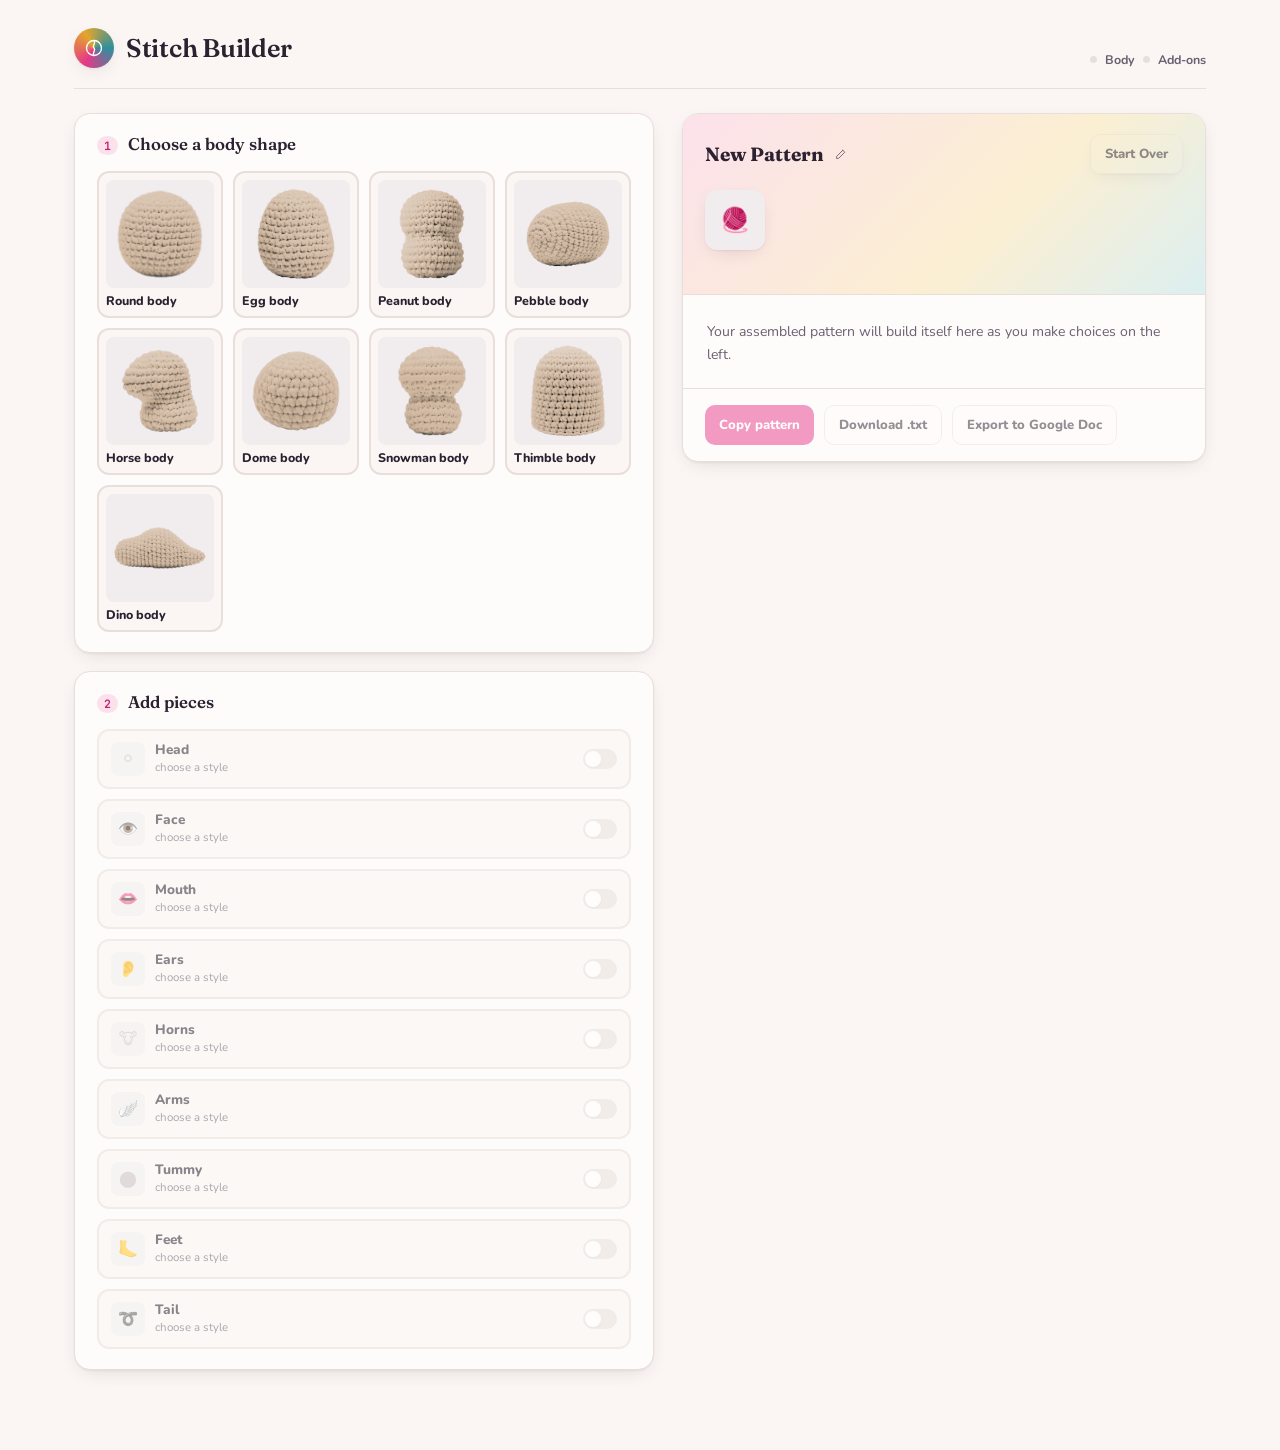
==== builder_final.html @ f467a532 "Fix Color Mapper stitch height: wrap mesh by equal arc length, not equal v The 3D mesh mapped each r" ====
<meta charset="utf-8">
<meta name="viewport" content="width=device-width, initial-scale=1">
<title>Stitch Builder</title>
<style>
  @import url('https://fonts.googleapis.com/css2?family=Fraunces:opsz,wght@9..144,400;9..144,500;9..144,600;9..144,700&family=Nunito:wght@400;600;700;800&family=JetBrains+Mono:wght@400;500;600;700&display=swap');

  :root{
    --paper: #FBF6F3;
    --paper-raised: #FEFCFA;
    --ink: #2B2130;
    --ink-soft: #6B6072;
    --line: #E9DFDA;
    --teal: #2E8F9E;
    --teal-ink: #1F6975;
    --teal-wash: #DCEFF1;
    --gold: #E3A62B;
    --gold-wash: #FBEFD2;
    --hot-pink: #E63888;
    --hot-pink-ink: #C01F6B;
    --hot-pink-wash: #FCE1EC;
    --locked: #C9C0C6;
    --locked-wash: #F1ECEE;
    --photo-contrast-wash: #A8A29E;
    --shadow: 0 1px 2px rgba(43,33,48,0.06), 0 6px 20px -8px rgba(43,33,48,0.18);
  }

  @media (prefers-color-scheme: dark){
    :root:not([data-theme="light"]){
      --paper: #211A26;
      --paper-raised: #2B2233;
      --ink: #F3EDF2;
      --ink-soft: #B3A6B8;
      --line: #3E3345;
      --teal: #56B4C2;
      --teal-ink: #9BD8E0;
      --teal-wash: #1F3336;
      --gold: #EFC257;
      --gold-wash: #3A3020;
      --hot-pink: #FF6FAE;
      --hot-pink-ink: #FFA0CB;
      --hot-pink-wash: #3A2430;
      --locked: #55495C;
      --locked-wash: #2A2230;
      --photo-contrast-wash: #2A2230;
      --shadow: 0 1px 2px rgba(0,0,0,0.3), 0 10px 28px -10px rgba(0,0,0,0.55);
    }
  }
  :root[data-theme="dark"]{
    --paper: #211A26;
    --paper-raised: #2B2233;
    --ink: #F3EDF2;
    --ink-soft: #B3A6B8;
    --line: #3E3345;
    --teal: #56B4C2;
    --teal-ink: #9BD8E0;
    --teal-wash: #1F3336;
    --gold: #EFC257;
    --gold-wash: #3A3020;
    --hot-pink: #FF6FAE;
    --hot-pink-ink: #FFA0CB;
    --hot-pink-wash: #3A2430;
    --locked: #55495C;
    --locked-wash: #2A2230;
    --photo-contrast-wash: #2A2230;
    --shadow: 0 1px 2px rgba(0,0,0,0.3), 0 10px 28px -10px rgba(0,0,0,0.55);
  }

  *{box-sizing:border-box;}
  html,body{margin:0;padding:0;}
  body{
    background:var(--paper);
    color:var(--ink);
    font-family:'Nunito', system-ui, sans-serif;
    -webkit-font-smoothing:antialiased;
  }

  ::selection{ background:var(--teal-wash); }

  .wrap{ max-width:1180px; margin:0 auto; padding:28px 24px 80px; }

  header.top{
    display:flex; align-items:flex-end; justify-content:space-between; gap:24px;
    padding-bottom:20px; margin-bottom:24px; border-bottom:1px solid var(--line);
    flex-wrap:wrap;
  }
  .brand{ display:flex; align-items:center; gap:12px; }
  .brand-mark{
    width:40px; height:40px; border-radius:50%;
    background: conic-gradient(from 210deg, var(--hot-pink), var(--gold), var(--teal), var(--hot-pink));
    display:grid; place-items:center; flex-shrink:0; box-shadow: var(--shadow);
  }
  .brand-mark svg{ width:20px; height:20px; }
  h1{
    font-family:'Fraunces', Georgia, serif; font-weight:600; font-optical-sizing:auto;
    font-size:1.6rem; margin:0; letter-spacing:-0.01em; text-wrap:balance;
  }
  .step-progress{ display:flex; gap:8px; align-items:center; font-size:0.78rem; color:var(--ink-soft); font-weight:700; }
  .step-progress .dot{ width:7px; height:7px; border-radius:50%; background:var(--line); transition:background .2s; }
  .step-progress .dot.on{ background:var(--teal); }

  .layout{ display:grid; grid-template-columns:minmax(0,1.05fr) minmax(0,0.95fr); gap:28px; align-items:start; }
  @media (max-width: 880px){
    .layout{ grid-template-columns:1fr; }
    .pattern-panel{ position:static; overflow:visible; max-height:none; display:block; }
    .pattern-body{ flex:none; overflow-y:visible; }
  }

  .rail-col{ display:flex; flex-direction:column; gap:18px; }

  .card{
    background:var(--paper-raised); border:1px solid var(--line); border-radius:16px;
    box-shadow:var(--shadow);
  }

  .rail-section{ padding:20px 22px; }
  .rail-section + .rail-section{ border-top:1px solid var(--line); }
  .body-color-block{ margin-top:20px; padding-top:20px; border-top:1px solid var(--line); }
  .rail-head{ display:flex; align-items:baseline; gap:10px; margin-bottom:16px; }
  .rail-num{
    font-family:'JetBrains Mono', monospace; font-size:0.72rem; font-weight:600;
    color:var(--hot-pink-ink); background:var(--hot-pink-wash); padding:2px 7px; border-radius:99px;
  }
  .rail-title{ font-family:'Fraunces', serif; font-weight:600; font-size:1.05rem; }

  .shape-grid{ display:grid; grid-template-columns:repeat(auto-fill, minmax(108px,1fr)); gap:10px; }
  @media (max-width:520px){ .shape-grid{ grid-template-columns:repeat(auto-fill, minmax(92px,1fr)); } }

  .shape-card{
    text-align:left; border:2px solid var(--line); background:var(--paper);
    border-radius:12px; padding:7px; cursor:pointer; font-family:inherit; color:inherit;
    transition:border-color .15s, transform .1s, box-shadow .15s; position:relative;
  }
  .shape-card:hover{ border-color:var(--teal); transform:translateY(-1px); }
  .shape-card:active{ transform:translateY(0); }
  .shape-card.selected{ border-color:var(--teal); box-shadow:0 0 0 3px var(--teal-wash); }
  .shape-card img{ width:100%; aspect-ratio:1/1; object-fit:cover; border-radius:8px; display:block; margin-bottom:6px; }
  .shape-card img.is-cutout{ object-fit:contain; object-position:center bottom; background:var(--locked-wash); padding:6px; }
  .shape-card .sname{ font-weight:800; font-size:0.78rem; line-height:1.2; }
  .shape-card .ssub{ display:none; }
  .shape-card .check{
    position:absolute; top:12px; right:12px; width:18px; height:18px; border-radius:50%;
    background:var(--teal); color:#fff; display:none; place-items:center; font-size:11px; box-shadow:var(--shadow);
  }
  .shape-card.selected .check{ display:grid; }

  /* Piece style-picker grids (Head, Arms, ...) reuse the body-shape
     card, but with tighter padding so the reference photo reads larger inside
     the tile, and a smaller name label. Body-shape grid is unaffected. */
  .shape-grid.piece-picker .shape-card{ padding:3px; }
  .shape-grid.piece-picker .shape-card img{ margin-bottom:4px; }
  .shape-grid.piece-picker .shape-card img.is-cutout{ padding:2px; }
  .shape-grid.piece-picker .shape-card .sname{ font-size:0.66rem; padding-left:4px; }

  .swatches{ display:flex; flex-wrap:wrap; gap:10px; }
  .swatch{
    width:38px; height:38px; border-radius:50%; border:2px solid var(--paper-raised);
    outline:2px solid var(--line); cursor:pointer; position:relative; flex-shrink:0;
    transition:outline-color .15s, transform .1s;
  }
  .swatch:hover{ transform:scale(1.08); }
  .swatch.selected{ outline-color:var(--ink); }
  .swatch.selected::after{
    content:"✓"; position:absolute; inset:0; display:grid; place-items:center;
    color:var(--check-color, #fff); font-size:14px; font-weight:800;
  }
  .color-name{ margin-top:10px; font-size:0.82rem; color:var(--ink-soft); }
  .color-name b{ color:var(--ink); }

  .color-picker-inline{ min-width:0; }
  .cp-group + .cp-group{ margin-top:14px; }
  .cp-label{ font-size:0.78rem; font-weight:800; margin-bottom:8px; }
  .swatches-sm{ gap:8px; }
  .swatches-sm .swatch{ width:26px; height:26px; }
  .swatches-sm .swatch.selected::after{ font-size:11px; }

  .addon-grid{ display:grid; grid-template-columns:1fr; gap:10px; align-items:start; }
  .addon{
    display:flex; align-items:center; gap:10px; padding:11px 12px; border-radius:12px;
    border:2px solid var(--line); background:var(--paper); cursor:pointer; text-align:left;
    font-family:inherit; color:inherit; transition:border-color .15s, background .15s;
    width:100%; position:relative;
  }
  .addon.locked{ cursor:default; opacity:0.72; }
  .addon-thumb{
    width:34px; height:34px; border-radius:8px; background:var(--locked-wash);
    display:grid; place-items:center; flex-shrink:0; font-size:16px; color:var(--locked);
  }
  .addon.on .addon-thumb{ background:var(--teal); color:#fff; }
  .addon-label{ font-weight:800; font-size:0.85rem; line-height:1.2; }
  .addon-note{ font-size:0.72rem; color:var(--ink-soft); margin-top:1px; }
  .addon-check{
    position:absolute; top:12px; right:12px; width:18px; height:18px; border-radius:50%;
    background:var(--teal); color:#fff; display:grid; place-items:center; font-size:11px; box-shadow:var(--shadow);
  }

  .toggle-switch{
    width:34px; height:20px; border-radius:999px; background:var(--line); position:relative;
    flex-shrink:0; margin-left:auto; transition:background .15s;
  }
  .toggle-switch::after{
    content:''; position:absolute; top:2px; left:2px; width:16px; height:16px; border-radius:50%;
    background:#fff; box-shadow:var(--shadow); transition:left .15s;
  }
  .toggle-switch.on{ background:var(--teal); }
  .toggle-switch.on::after{ left:16px; }

  .addon-wrap{ border-radius:12px; }
  .addon-wrap.on .addon{ border-bottom-left-radius:0; border-bottom-right-radius:0; }

  /* When a piece has a chosen style, its image sits in the same responsive
     column width as the body-shape yarn-color preview (.body-color-preview)
     so the two read as the same size, with the style pills to its right. */
  .addon-panel{
    display:grid; grid-template-columns:minmax(140px,220px) 1fr; gap:14px; align-items:start; padding:12px;
    border:2px solid var(--line); border-bottom:none; border-radius:12px 12px 0 0;
    background:var(--paper);
  }
  @media (max-width:520px){ .addon-panel{ grid-template-columns:1fr; } }
  /* A style-picker addon's panel stacks its label above a small picker grid
     instead of splitting into a photo column + side column — the full-width
     photo lives in the enlarged preview further down instead. */
  .addon-panel.multi{ grid-template-columns:1fr; }
  .addon-photo-btn{
    padding:0; border:none; background:transparent; cursor:pointer; position:relative; width:100%;
  }
  .addon-thumb-photo{
    width:100%; aspect-ratio:1; border-radius:10px; object-fit:contain;
    background:var(--locked-wash); padding:8px; display:block;
    transition:background-color .4s ease;
  }
  .addon-panel-side{ flex:1; min-width:0; display:flex; flex-direction:column; gap:10px; padding-top:2px; }
  .addon-head-btn{
    display:flex; align-items:center; gap:10px; width:100%; padding:0; border:none; background:transparent;
    cursor:pointer; font-family:inherit; color:inherit; text-align:left;
  }
  .addon-panel-side .cp-group{ margin-top:0; }

  .addon-color{
    border:2px solid var(--line); border-top:none; margin-top:-2px;
    border-radius:0 0 12px 12px; padding:10px 12px 12px; background:var(--paper);
  }
  .addon-color .cp-label{ font-size:0.72rem; opacity:0.85; margin-bottom:6px; }
  .addon-color .cp-group{ margin-top:10px; }

  /* Body color section — once a shape is picked, an enlarged live preview
     sits next to its swatches, so a color click shows up right there
     instead of requiring a scroll down to the pattern panel. */
  .body-color-section{
    display:grid; grid-template-columns:minmax(140px,220px) 1fr; gap:22px;
    align-items:start;
  }
  @media (max-width:520px){ .body-color-section{ grid-template-columns:1fr; } }
  .body-color-preview{
    width:100%; aspect-ratio:1; border-radius:14px; object-fit:cover;
    background:var(--locked-wash);
    transition:background-color .4s ease;
  }
  .body-color-preview.is-cutout{ object-fit:contain; padding:10px; }

  /* Pattern panel */
  .pattern-panel{
    position:sticky; top:20px; overflow:hidden;
    max-height:var(--pattern-panel-max-height, calc(100vh - 40px));
    display:flex; flex-direction:column;
  }
  .pattern-head-wrap{
    flex-shrink:0;
    background: linear-gradient(135deg, var(--hot-pink-wash), var(--gold-wash) 60%, var(--teal-wash));
    border-bottom:1px solid var(--line);
  }
  .pattern-panel-title{
    display:flex; align-items:center; justify-content:space-between; gap:12px;
    font-family:'Fraunces', serif; font-weight:700; font-size:1.2rem;
    padding:20px 22px 0;
  }
  .pattern-title-group{ display:flex; align-items:center; gap:6px; min-width:0; }
  .pattern-title-text{ overflow:hidden; text-overflow:ellipsis; white-space:nowrap; }
  .pattern-title-edit{
    display:inline-flex; align-items:center; justify-content:center; flex-shrink:0;
    width:22px; height:22px; padding:0; border:none; border-radius:6px;
    background:transparent; color:var(--ink-soft); cursor:pointer;
  }
  .pattern-title-edit svg{ width:13px; height:13px; }
  .pattern-title-edit:hover{ background:var(--paper-raised); color:var(--ink); }
  .pattern-title-input{
    font:inherit; color:inherit; min-width:0; width:100%;
    border:none; border-bottom:1.5px solid var(--teal); background:transparent;
    padding:0 0 2px;
  }
  .pattern-title-input:focus{ outline:none; }
  .pattern-head{
    padding:16px 22px 20px; display:flex; gap:16px; align-items:flex-start;
  }
  .pattern-head-clear{
    padding:6px 12px; font-size:0.72rem; background:var(--paper-raised); box-shadow:var(--shadow); flex-shrink:0;
  }
  .pattern-photo{
    width:60px; height:60px; border-radius:12px; object-fit:cover; box-shadow:var(--shadow);
    background:var(--locked-wash); flex-shrink:0;
    transition:background-color .4s ease;
  }
  .pattern-photo.is-cutout{ object-fit:contain; padding:10px; }

  /* A cutout piece tinted a near-white color (White, Cream)
     blends into the standard var(--locked-wash) backdrop these four photo
     spots share — swap to a visibly darker neutral just for those pieces.
     Toggled in JS by isLowContrastTint. */
  .body-color-preview.low-contrast-photo,
  .addon-thumb-photo.low-contrast-photo,
  .pattern-photo.low-contrast-photo{ background:var(--photo-contrast-wash); }

  .pattern-head{ flex-wrap:wrap; }
  .pattern-photo-item{ display:flex; flex-direction:column; align-items:center; gap:4px; }
  .addon-photos{ display:flex; gap:10px; flex-wrap:wrap; flex:1 1 auto; min-width:0; }
  .addon-photo-item{ display:flex; flex-direction:column; align-items:center; gap:4px; flex-shrink:0; }
  .pattern-photo-label{
    font-size:0.62rem; font-weight:700; color:var(--ink-soft); text-align:center;
    line-height:1.2; width:60px;
  }
  .pattern-meta{ flex-basis:100%; font-size:0.78rem; color:var(--ink-soft); margin-top:4px; display:flex; gap:10px; flex-wrap:wrap; }
  .pattern-meta span{ display:inline-flex; align-items:center; gap:5px; }
  .meta-dot{ width:8px; height:8px; border-radius:50%; display:inline-block; }

  .pattern-body{ padding:20px 22px; flex:1 1 auto; min-height:0; overflow-y:auto; }
  .empty-state{ color:var(--ink-soft); font-size:0.88rem; padding:6px 2px 2px; line-height:1.6; }

  .p-section + .p-section{ margin-top:20px; padding-top:18px; border-top:1px dashed var(--line); }
  .p-section h3{
    font-family:'Fraunces', serif; font-size:0.95rem; font-weight:600; margin:0 0 10px;
    text-transform:uppercase; letter-spacing:0.04em; color:var(--ink);
  }
  .p-hint{ font-size:0.78rem; color:var(--ink-soft); background:var(--locked-wash); border-radius:8px; padding:8px 10px; margin-bottom:10px; line-height:1.5; }

  table.rounds{ width:100%; border-collapse:collapse; font-family:'JetBrains Mono', monospace; font-size:0.78rem; }
  table.rounds td{ padding:4px 6px; vertical-align:top; border-bottom:1px solid var(--line); font-variant-numeric:tabular-nums; }
  table.rounds tr:last-child td{ border-bottom:none; }
  table.rounds td.rnd{ color:var(--hot-pink-ink); font-weight:600; white-space:nowrap; width:58px; }
  table.rounds td.count{ text-align:right; color:var(--ink-soft); white-space:nowrap; width:44px; }
  .finishing{ font-size:0.82rem; line-height:1.6; margin-top:12px; color:var(--ink); }

  .actions{ display:flex; gap:10px; padding:16px 22px; border-top:1px solid var(--line); flex-shrink:0; }
  .btn{
    font-family:'Nunito', sans-serif; font-weight:800; font-size:0.82rem; border-radius:10px;
    padding:10px 14px; border:none; cursor:pointer; display:inline-flex; align-items:center; gap:7px;
    transition:transform .1s, background .15s;
  }
  .btn:active{ transform:translateY(1px); }
  .btn-primary{ background:var(--hot-pink); color:#fff; }
  .btn-primary:hover{ background:var(--hot-pink-ink); }
  .btn-ghost{ background:transparent; color:var(--ink); border:1.5px solid var(--line); }
  .btn-ghost:hover{ border-color:var(--ink-soft); }
  .btn:disabled{ opacity:0.5; cursor:not-allowed; }

  .toast{
    position:fixed; bottom:22px; left:50%; transform:translateX(-50%) translateY(12px);
    background:var(--ink); color:var(--paper); padding:9px 16px; border-radius:99px;
    font-size:0.8rem; font-weight:700; opacity:0; pointer-events:none; transition:opacity .2s, transform .2s;
    box-shadow:var(--shadow);
  }
  .toast.show{ opacity:1; transform:translateX(-50%) translateY(0); }

  @media (prefers-reduced-motion: reduce){
    *{ transition:none !important; }
  }

  /* Phones: reclaim the desktop card padding, shrink the header type scale,
     and let buttons/panels breathe as full-width stacked blocks instead of
     the desktop's tight inline rows. */
  @media (max-width:640px){
    .wrap{ padding:18px 14px 56px; }
    header.top{ gap:14px; padding-bottom:16px; margin-bottom:18px; }
    h1{ font-size:1.32rem; }
    .rail-section{ padding:16px; }
    .pattern-panel-title{ padding:16px 16px 0; font-size:1.05rem; }
    .pattern-head{ padding:14px 16px 16px; gap:12px; }
    .pattern-body{ padding:16px; }
    .actions{ padding:14px 16px; }
    .actions .btn{ flex:1 1 140px; justify-content:center; }
  }

  /* Bump the smaller per-piece color swatches up toward a comfortable tap
     target on touch-width screens — the full-size .swatch is close enough
     to 44px already, but .swatches-sm at 26px is too cramped to tap reliably. */
  @media (max-width:480px){
    .swatches-sm .swatch{ width:32px; height:32px; }
  }

  /* ---------- Color Mapper launch link + embedded modal ---------- */
  .color-mapper-actions{ margin-top:12px; display:flex; align-items:center; gap:14px; flex-wrap:wrap; }
  .link-btn{
    background:none; border:none; padding:0; cursor:pointer; font-family:'Nunito', sans-serif;
    font-weight:800; font-size:0.8rem; color:var(--teal-ink); text-decoration:underline; text-underline-offset:2px;
  }
  .link-btn:hover{ color:var(--hot-pink-ink); }
  .link-btn.subtle{ color:var(--ink-soft); font-weight:700; }

  .cm-modal{ position:fixed; inset:0; z-index:200; display:flex; align-items:center; justify-content:center; padding:24px; }
  .cm-modal[hidden]{ display:none; }
  .cm-modal-backdrop{ position:absolute; inset:0; background:rgba(20,14,22,0.55); }
  .cm-modal-panel{
    position:relative; background:var(--paper); border-radius:16px; box-shadow:var(--shadow);
    width:100%; max-width:1180px; max-height:100%; overflow-y:auto; display:flex; flex-direction:column;
  }
  .cm-modal-head{
    display:flex; align-items:flex-start; justify-content:space-between; gap:16px;
    padding:20px 22px 12px; border-bottom:1px solid var(--line); flex-shrink:0;
  }
  .cm-modal-head h2{ font-family:'Fraunces', serif; font-size:1.2rem; font-weight:700; margin:0 0 4px; }
  .cm-hint{ font-size:0.8rem; color:var(--ink-soft); margin:0; max-width:640px; line-height:1.5; }
  .cm-close{
    background:none; border:none; cursor:pointer; font-size:1.4rem; line-height:1; color:var(--ink-soft);
    width:32px; height:32px; border-radius:50%; flex-shrink:0;
  }
  .cm-close:hover{ background:var(--locked-wash); color:var(--ink); }

  .cm-layout{ display:grid; grid-template-columns:240px minmax(360px,1fr) 300px; gap:18px; padding:18px 22px; }
  @media (max-width:1100px){ .cm-layout{ grid-template-columns:1fr; } }

  .cm-panel h3{ font-family:'Fraunces', serif; font-size:0.92rem; font-weight:700; margin:0 0 10px; }
  .cm-panel .btn{ width:100%; justify-content:center; margin-top:10px; }

  .cm-palette{ display:grid; grid-template-columns:repeat(6,1fr); gap:6px; }
  .cm-swatch{
    aspect-ratio:1; border-radius:7px; border:2px solid transparent; cursor:pointer; position:relative;
    box-shadow:inset 0 0 0 1px rgba(0,0,0,0.12);
  }
  .cm-swatch.selected{ border-color:var(--teal); box-shadow:0 0 0 2px var(--teal-wash), inset 0 0 0 1px rgba(0,0,0,0.12); }
  .cm-swatch.cm-eraser{
    background:repeating-linear-gradient(45deg, var(--locked), var(--locked) 4px, var(--paper) 4px, var(--paper) 8px);
    display:flex; align-items:center; justify-content:center; font-size:12px; color:var(--ink-soft);
  }
  .cm-selected-label{ margin-top:10px; font-size:0.78rem; color:var(--ink-soft); }
  .cm-selected-label b{ color:var(--ink); }

  .cm-tool-row{ display:flex; gap:8px; margin-top:10px; }
  .cm-tool-btn{
    width:36px; height:36px; flex-shrink:0; border-radius:8px;
    border:1px solid var(--line); background:var(--paper-raised); color:var(--ink-soft);
    cursor:pointer; display:flex; align-items:center; justify-content:center;
    transition:border-color .15s, color .15s, background .15s;
  }
  .cm-tool-btn svg{ width:18px; height:18px; }
  .cm-tool-btn:hover{ border-color:var(--teal); color:var(--teal-ink); }
  .cm-tool-btn.selected{ border-color:var(--teal); background:var(--teal-wash); color:var(--teal-ink); }

  .cm-rounds-head{ margin-top:18px; }
  .cm-rounds-list{ display:flex; flex-direction:column; gap:5px; max-height:260px; overflow-y:auto; padding-right:2px; }
  .cm-round-row{
    display:flex; align-items:center; gap:8px; padding:5px 7px; border-radius:7px;
    border:1px solid var(--line); background:var(--paper-raised); font-size:0.76rem;
  }
  .cm-round-num{ font-family:'JetBrains Mono', monospace; font-weight:700; color:var(--hot-pink-ink); flex-shrink:0; }
  .cm-round-count{ color:var(--ink-soft); }
  .cm-round-actions{ display:flex; gap:4px; margin-left:auto; }
  .cm-icon-btn{
    border:1px solid var(--line); background:var(--paper); color:var(--ink-soft);
    border-radius:6px; width:22px; height:22px; font-size:11px; cursor:pointer; line-height:1;
    display:flex; align-items:center; justify-content:center;
  }
  .cm-icon-btn:hover{ border-color:var(--teal); color:var(--teal-ink); }

  .cm-canvas-area{ display:flex; flex-direction:column; gap:12px; min-width:0; }
  .cm-view-controls{ display:flex; align-items:center; gap:8px; }
  .cm-spacer{ flex:1; }
  .cm-hover-info{ font-family:'JetBrains Mono', monospace; font-size:0.72rem; color:var(--ink-soft); }
  .cm-three-wrap{
    position:relative; width:100%; aspect-ratio:1; border-radius:12px; overflow:hidden;
    background:radial-gradient(circle at 50% 38%, var(--paper) 0%, var(--paper-raised) 72%);
    border:1px solid var(--line); touch-action:none; cursor:grab;
  }
  .cm-three-wrap:active{ cursor:grabbing; }
  #cmThreeCanvas{ display:block; width:100%; height:100%; }

  .cm-legend{ display:flex; flex-wrap:wrap; gap:8px; }
  .cm-legend-chip{
    display:flex; align-items:center; gap:6px; font-size:0.76rem; padding:4px 8px 4px 4px;
    border:1px solid var(--line); border-radius:20px; background:var(--paper-raised);
  }
  .cm-legend-chip .cm-dot{ width:14px; height:14px; border-radius:50%; box-shadow:inset 0 0 0 1px rgba(0,0,0,0.15); }
  .cm-legend-chip .cm-n{ color:var(--ink-soft); font-family:'JetBrains Mono', monospace; font-size:0.7rem; }
  .cm-legend-empty{ font-size:0.78rem; color:var(--ink-soft); }

  .cm-output-panel{ display:flex; flex-direction:column; min-height:0; }
  .cm-warnings{
    display:none; font-size:0.76rem; color:#8a5a12; background:var(--gold-wash);
    border-radius:8px; padding:8px 10px; margin-bottom:10px; line-height:1.5;
  }
  .cm-warnings.show{ display:block; }
  .cm-pattern-preview{
    white-space:pre-wrap; font-family:'JetBrains Mono', monospace; font-size:0.72rem; line-height:1.6;
    background:var(--paper-raised); border:1px solid var(--line); border-radius:8px; padding:10px;
    flex:1; min-height:200px; max-height:460px; overflow-y:auto; margin:0;
  }

  .cm-modal-actions{
    display:flex; justify-content:flex-end; gap:10px; padding:14px 22px; border-top:1px solid var(--line); flex-shrink:0;
    /* .cm-modal-panel (not the page) is the scroll container here, so pinning
       this to its bottom keeps Apply reachable without scrolling the modal's
       full height first, even when the 3-column layout above runs tall. */
    position:sticky; bottom:0; background:var(--paper); z-index:2;
  }

  @media (max-width:640px){
    .cm-modal{ padding:0; }
    .cm-modal-panel{ border-radius:0; max-height:100vh; }
  }
</style>

<div class="wrap">

  <header class="top">
    <div class="brand">
      <div class="brand-mark">
        <svg viewBox="0 0 24 24" fill="none" xmlns="http://www.w3.org/2000/svg">
          <circle cx="12" cy="12" r="9" stroke="white" stroke-width="1.6"/>
          <path d="M12 3 C 15 7, 9 9, 12 12 C 15 15, 9 17, 12 21" stroke="white" stroke-width="1.6" stroke-linecap="round"/>
        </svg>
      </div>
      <div>
        <h1>Stitch Builder</h1>
      </div>
    </div>
    <div class="step-progress" id="stepProgress">
      <span class="dot" data-step="1"></span> Body
      <span class="dot" data-step="2"></span> Add-ons
    </div>
  </header>

  <div class="layout">

    <!-- BUILDER RAIL -->
    <div class="rail-col">

      <div class="card rail-section">
        <div class="rail-head"><span class="rail-num">1</span><span class="rail-title">Choose a body shape</span></div>
        <div class="shape-grid" id="shapeGrid"></div>

        <div class="body-color-block" id="bodyColorCard" hidden>
          <div class="rail-head"><span class="rail-title" id="bodyColorCardTitle">Pick your yarn color</span></div>
          <div class="body-color-section">
            <img class="body-color-preview" id="bodyColorPreview" alt="">
            <div class="color-picker-inline" id="bodyColorPicker"></div>
          </div>
          <div class="color-mapper-actions">
            <button type="button" class="link-btn" id="launchColorMapperBtn">Launch Color Mapper</button>
            <button type="button" class="link-btn subtle" id="clearColorMapperBtn" hidden>Clear custom colors</button>
          </div>
        </div>
      </div>

      <div class="card rail-section">
        <div class="rail-head"><span class="rail-num">2</span><span class="rail-title">Add pieces</span></div>
        <div class="addon-grid" id="addonGrid"></div>
      </div>

    </div>

    <!-- PATTERN CARD -->
    <div class="card pattern-panel">
      <div class="pattern-head-wrap">
        <div class="pattern-panel-title">
          <div class="pattern-title-group" id="patternTitleGroup">
            <span class="pattern-title-text" id="patternTitleText">New Pattern</span>
            <input class="pattern-title-input" id="patternTitleInput" type="text" maxlength="60" placeholder="New Pattern" hidden>
            <button class="pattern-title-edit" id="patternTitleEditBtn" type="button" aria-label="Rename pattern" title="Rename pattern">
              <svg viewBox="0 0 20 20" fill="none" xmlns="http://www.w3.org/2000/svg">
                <path d="M13.5 3.5l3 3L7 16H4v-3L13.5 3.5z" stroke="currentColor" stroke-width="1.4" stroke-linejoin="round" stroke-linecap="round"/>
              </svg>
            </button>
          </div>
          <button class="btn btn-ghost pattern-head-clear" id="clearBtn" disabled>Start Over</button>
        </div>
        <div class="pattern-head">
          <div class="pattern-photo-item">
            <img class="pattern-photo" id="patternPhoto" src="" alt="" hidden>
            <div id="patternPhotoPlaceholder" class="pattern-photo" style="display:grid;place-items:center;font-size:24px;">🧶</div>
            <div class="pattern-photo-label" id="patternPhotoLabel"></div>
          </div>
          <div class="addon-photos" id="addonPhotos"></div>
          <div class="pattern-meta" id="patternMeta"></div>
        </div>
      </div>
      <div class="pattern-body" id="patternBody">
        <div class="empty-state">Your assembled pattern will build itself here as you make choices on the left.</div>
      </div>
      <div class="actions">
        <button class="btn btn-primary" id="copyBtn" disabled>Copy pattern</button>
        <button class="btn btn-ghost" id="downloadBtn" disabled>Download .txt</button>
        <button class="btn btn-ghost" id="exportDocBtn" disabled>Export to Google Doc</button>
      </div>
    </div>

  </div>
</div>

<div class="toast" id="toast"></div>

<div class="cm-modal" id="colorMapperModal" hidden>
  <div class="cm-modal-backdrop" id="cmBackdrop"></div>
  <div class="cm-modal-panel" role="dialog" aria-modal="true" aria-labelledby="cmTitle">
    <div class="cm-modal-head">
      <div>
        <h2 id="cmTitle">Color Mapper</h2>
        <p class="cm-hint">Drag to rotate, scroll to zoom. Pencil paints one stitch at a time (right-click erases); fill bucket paints the whole piece; rectangle and circle drag across the shape to fill an area.</p>
      </div>
      <button type="button" class="cm-close" id="cmCloseBtn" aria-label="Close">&times;</button>
    </div>
    <div class="cm-layout">
      <aside class="cm-panel">
        <h3>Yarn color</h3>
        <div id="cmPaletteGrid" class="cm-palette"></div>
        <div id="cmSelectedLabel" class="cm-selected-label">Pick a color, then paint stitches.</div>
        <div id="cmToolRow" class="cm-tool-row">
          <button type="button" class="cm-tool-btn selected" data-tool="pencil" title="Pencil — click a stitch to paint it">
            <svg viewBox="0 0 18 18" fill="none" stroke="currentColor" stroke-width="1.4" stroke-linecap="round" stroke-linejoin="round"><path d="M3 15l.8-3.4L11.6 3.8a1.3 1.3 0 0 1 1.8 0l.8.8a1.3 1.3 0 0 1 0 1.8L6.4 14.2 3 15z"/><path d="M10.2 5.4l2.4 2.4"/></svg>
          </button>
          <button type="button" class="cm-tool-btn" data-tool="bucket" title="Fill bucket — fill every stitch with the selected color">
            <svg viewBox="0 0 18 18" fill="none" stroke="currentColor" stroke-width="1.4" stroke-linecap="round" stroke-linejoin="round"><path d="M2.8 8.2L8.6 2.4l6.4 6.4a2 2 0 0 1 0 2.9l-2.7 2.7a2 2 0 0 1-2.9 0L2.8 8.2z"/><path d="M2.8 8.2h9.4"/><circle cx="15" cy="14.5" r="1.1" fill="currentColor" stroke="none"/></svg>
          </button>
          <button type="button" class="cm-tool-btn" data-tool="rect" title="Rectangle — drag to fill a block of rounds and stitches">
            <svg viewBox="0 0 18 18" fill="none" stroke="currentColor" stroke-width="1.4"><rect x="2.8" y="4.8" width="12.4" height="8.4" rx="1.3"/></svg>
          </button>
          <button type="button" class="cm-tool-btn" data-tool="circle" title="Circle — drag to fill a circular area">
            <svg viewBox="0 0 18 18" fill="none" stroke="currentColor" stroke-width="1.4"><circle cx="9" cy="9" r="6.2"/></svg>
          </button>
        </div>
        <h3 class="cm-rounds-head">Rounds</h3>
        <div id="cmRoundsList" class="cm-rounds-list"></div>
      </aside>
      <main class="cm-canvas-area">
        <div class="cm-view-controls">
          <button type="button" class="btn btn-ghost" id="cmResetViewBtn">Reset view</button>
          <button type="button" class="btn btn-ghost" id="cmResetFrontBtn">Reset to front</button>
          <span class="cm-spacer"></span>
          <span id="cmHoverInfo" class="cm-hover-info"></span>
        </div>
        <div id="cmThreeWrap" class="cm-three-wrap">
          <canvas id="cmThreeCanvas"></canvas>
        </div>
        <div id="cmLegend" class="cm-legend"></div>
      </main>
      <aside class="cm-panel cm-output-panel">
        <h3>Pattern preview</h3>
        <div id="cmWarnings" class="cm-warnings"></div>
        <pre id="cmPatternPreview" class="cm-pattern-preview"></pre>
      </aside>
    </div>
    <div class="cm-modal-actions">
      <button type="button" class="btn btn-ghost" id="cmCancelBtn">Cancel</button>
      <button type="button" class="btn btn-primary" id="cmApplyBtn">Apply Colors</button>
    </div>
  </div>
</div>

<script src="https://accounts.google.com/gsi/client" async defer></script>
<script src="https://cdn.jsdelivr.net/npm/three@0.128.0/build/three.min.js"></script>
<script src="https://cdn.jsdelivr.net/npm/three@0.128.0/examples/js/controls/OrbitControls.js"></script>
<script>
const BODIES = [
  {
    id:'chick',
    name:'Round body',
    subtitle:'Perfect for circular or baby animals.',
    photo:'[data-uri]',
    cutout:true,
    colorParts:[
      {key:'main', label:'Yarn color for the body', materialsLabel:'the head & body', defaultColorIdx:8},
    ],
    blocks:[
      {type:'rounds', part:0, rows:[
        ['1','start 6 sc in a magic loop','6'],
        ['2','6 inc','12'],
        ['3','[sc, inc] x 6','18'],
        ['4','[2 sc, inc] x 6','24'],
        ['5','24 sc','24'],
        ['6','[3 sc, inc] x 6','30'],
        ['7–10','30 sc','30'],
        ['11','[4 sc, inc] x 6','36'],
        ['12–14','36 sc','36'],
        ['15','[2 sc, dec] x 9','27'],
        ['16','27 sc','27'],
        ['17','[sc, dec] x 9','18'],
        ['18','9 dec','9'],
      ]},
      {type:'note', text:'Attach the eyes between rounds 9–10 with a 7-stitch space between them. Stuff the piece, shaping it like a ball.'},
      {type:'note', text:'Fasten off leaving a long tail. Thread a needle with the tail; then use it to pull the yarn tail through the front loops of each stitch. Pull tight to close the remaining gap.'},
    ],
  },
  {
    id:'penguin',
    name:'Egg body',
    subtitle:'The most common base for many, like bunnies, chicks, penguins, and even lions.',
    photo:'[data-uri]',
    cutout:true,
    colorParts:[
      {key:'main', label:'Yarn color for the body', materialsLabel:'the head & body', defaultColorIdx:15},
    ],
    blocks:[
      {type:'rounds', part:0, rows:[
        ['1','start 6 sc in a magic loop','6'],
        ['2','6 inc','12'],
        ['3','[sc, inc] x 6','18'],
        ['4','[2 sc, inc] x 6','24'],
        ['5','24 sc','24'],
        ['6','[5 sc, inc] x 4','28'],
        ['7–9','28 sc','28'],
        ['10','[6 sc, inc] x 4','32'],
        ['11–13','32 sc','32'],
        ['14','[2 sc, dec] x 8','24'],
        ['15','24 sc','24'],
        ['16','[sc, dec] x 8','16'],
        ['17','16 sc','16'],
        ['18','8 dec','8'],
      ]},
      {type:'note', text:'Attach the eyes between rounds 7–8 with a 6-stitch space between them. Stuff the piece, shaping it like an egg.'},
      {type:'note', text:'Fasten off leaving a long tail. Thread a needle with the tail; then use it to pull the yarn tail through the front loops of each stitch. Pull tight to close the remaining gap.'},
    ],
  },
  {
    id:'peanut',
    name:'Peanut body',
    subtitle:'Used for some humanoid characters, Sanrio, and Stitch',
    photo:'[data-uri]',
    cutout:true,
    tintSplit:'waist',
    colorParts:[
      {key:'main', label:'Yarn color for the head (rounds 1–10)', materialsLabel:'the head (rounds 1–10)', defaultColorIdx:2},
      {key:'accent', label:'Yarn color for the base (rounds 11–18)', materialsLabel:'the base (rounds 11–18)', defaultColorIdx:14},
    ],
    blocks:[
      {type:'rounds', part:0, rows:[
        ['1','__COLOR_START__ start 6 sc in a magic loop','6'],
        ['2','6 inc','12'],
        ['3','[sc, inc] x 6','18'],
        ['4','[2 sc, inc] x 6','24'],
        ['5','[3 sc, inc] x 6','30'],
        ['6–9','30 sc','30'],
        ['10','15 dec','15'],
      ]},
      {type:'join', toPart:1},
      {type:'rounds', part:1, rows:[
        ['11','inc into the same stitch as your sl st join, 14 inc','30'],
        ['12–14','30 sc','30'],
        ['15','[3 sc, dec] x 6','24'],
      ]},
      {type:'note', text:'Attach the eyes between rounds 8 and 9 with a 5-stitch space between them, with the color jump on either side of the piece. If this amigurumi is for a baby or pet, embroider the eyes instead.'},
      {type:'rounds', part:1, rows:[
        ['16','24 sc','24'],
        ['17','[sc, dec] x 8','16'],
      ]},
      {type:'note', text:'Stuff the piece, shaping it like a peanut.'},
      {type:'rounds', part:1, rows:[
        ['18','8 dec','8'],
      ]},
      {type:'note', text:'Fasten off leaving a long tail. Thread a needle with the tail; then use it to pull the yarn tail through the front loops of each stitch. Pull tight to close the remaining gap.'},
    ],
  },
  {
    id:'pebble',
    name:'Pebble body',
    subtitle:'Perfect for animals that run on four limbs, such as hamsters',
    photo:'[data-uri]',
    cutout:true,
    colorParts:[
      {key:'main', label:'Yarn color for the body', materialsLabel:'the head & body', defaultColorIdx:2},
    ],
    blocks:[
      {type:'rounds', part:0, rows:[
        ['1','start 6 sc in a magic loop','6'],
        ['2','6 inc','12'],
        ['3','[sc, inc] x 6','18'],
        ['4','[2 sc, inc] x 2, 2 sc, inc, 2 sc, inc, [2 sc, inc] x 2','24'],
        ['5','24 sc','24'],
        ['6','24 sc','24'],
        ['7','5 sc, [2 sc, inc] x 4, 7 sc','28'],
        ['8–9','28 sc','28'],
        ['10','4 sc, [sc, inc] x 2, 12 sc, [sc, inc] x 2, 4 sc','32'],
        ['11','32 sc','32'],
        ['12','32 sc','32'],
        ['13','32 sc','32'],
        ['14','[2 sc, dec] x 8','24'],
        ['15','24 sc','24'],
      ]},
      {type:'note', text:'The side with the magic loop is the front of the body. Attach the eyes between rounds 4 and 5 with a 7-stitch space between them. If this amigurumi is for a baby or pet, embroider the eyes instead.'},
      {type:'rounds', part:0, rows:[
        ['16','[sc, dec] x 8','16'],
        ['17','16 sc','16'],
      ]},
      {type:'note', text:'Stuff the piece, shaping it like an egg.'},
      {type:'rounds', part:0, rows:[
        ['18','8 dec','8'],
      ]},
      {type:'note', text:'Fasten off, leaving a forearm\'s length yarn tail. Thread a needle with the tail; then use it to pull the yarn tail through the front loops of each stitch. Pull tight to close the remaining gap. Hide the tail in the body.'},
    ],
  },
  {
    id:'horse',
    name:'Horse body',
    subtitle:'Base for horses and dinos',
    photo:'[data-uri]',
    cutout:true,
    colorParts:[
      {key:'main', label:'Yarn color for the body', materialsLabel:'the head & body', defaultColorIdx:2},
    ],
    blocks:[
      {type:'rounds', part:0, rows:[
        ['1','start 6 sc in a magic loop','6'],
        ['2','6 inc','12'],
        ['3','[sc, inc] x 6','18'],
        ['4','inc, 6 sc, 4 inc, 6 sc, inc','24'],
        ['5','8 sc, 8 inc, 8 sc','32'],
        ['6','14 sc, 4 inc, 14 sc','36'],
        ['7–8','36 sc','36'],
        ['9','6 sc, [2 sc, dec] x 6, 6 sc','30'],
        ['10','6 sc, [sc, dec] x 6, 6 sc','24'],
        ['11','6 sc, 6 dec, 6 sc','18'],
        ['12','[2 sc, inc] x 6','24'],
        ['13','[3 sc, inc] x 6','30'],
        ['14','[4 sc, inc] x 6','36'],
      ]},
      {type:'note', text:'The side that sticks out more from the body is the front of the body. Attach the eyes on the front of the head between rounds 5 and 6, with a 14-stitch space between them. If this amigurumi is for a baby or pet, embroider the eyes instead. Stuff the head.'},
      {type:'rounds', part:0, rows:[
        ['15','[7 sc, dec] x 4','32'],
        ['16','[2 sc, dec] x 8','24'],
        ['17','[sc, dec] x 8','16'],
      ]},
      {type:'note', text:'Stuff the rest of the body. Save a small amount of stuffing for the mane and tail.'},
      {type:'rounds', part:0, rows:[
        ['18','8 dec','8'],
      ]},
      {type:'note', text:'Fasten off, leaving a forearm\'s length yarn tail. Thread a needle with the tail; then use it to pull the yarn tail through the front loops of each stitch. Pull tight to close the remaining gap. Hide the tail in the body.'},
    ],
  },
  {
    id:'dome',
    name:'Dome body',
    subtitle:'Perfect for animals with a shell or rounded back, like roaches, ladybugs, and turtles',
    photo:'[data-uri]',
    cutout:true,
    tintSplit:'waist',
    // The dome's color-change round reads as a curve, not a flat line, because
    // the reference photo is shot looking down at a rounded shape: the round
    // sits higher at the silhouette's left/right edges and dips lower across
    // the front-center, where more of the curved surface is visible. Tuned by
    // eye against the actual photo in curve-preview-prototype.html.
    tintCurve:{edgePct:0.71, centerPct:0.83, featherPct:0.01},
    colorParts:[
      {key:'main', label:'Yarn color for the top (rounds 1–9)', materialsLabel:'the top (rounds 1–9)', defaultColorIdx:5},
      {key:'accent', label:'Yarn color for the base (rounds 10–14)', materialsLabel:'the base (rounds 10–14)', defaultColorIdx:2},
    ],
    blocks:[
      {type:'rounds', part:0, rows:[
        ['1','__COLOR_START__ start 6 sc in a magic loop','6'],
        ['2','6 inc','12'],
        ['3','[sc, inc] x 6','18'],
        ['4','[6 sc, 3 inc] x 2','24'],
        ['5','[5 sc, (2 sc, inc) x 2, sc] x 2','28'],
        ['6–9','28 sc','28'],
      ]},
      {type:'note', text:'You\'re changing colors in the next round. Remember to switch colors in the last step of the stitch before the color change.', whenColorsDiffer:true},
      {type:'rounds', part:1, rows:[
        ['10','__COLOR_SWITCH__ 28 sc. Cut the __COLOR0__ yarn.','28','28 sc.'],
        ['11','[5 sc, (2 sc, dec) x 2, sc] x 2','24'],
        ['12','[6 sc, 3 dec] x 2','18'],
      ]},
      {type:'note', text:'Stuff the piece, shaping it a little bit flat on the bottom. Save a small amount of stuffing for the head.'},
      {type:'rounds', part:1, rows:[
        ['13','[sc, dec] x 6','12'],
        ['14','[sc, dec] x 4','8'],
      ]},
      {type:'note', text:'Fasten off leaving a long tail. Thread a needle with the tail; then use it to pull the yarn tail through the front loops of each stitch. Pull tight to close the remaining gap. Hide the yarn tail in the body.'},
    ],
  },
  {
    id:'snowman',
    name:'Snowman body',
    subtitle:'A rounded head stacked on a rounded body, with a gentle waist between them.',
    photo:'[data-uri]',
    cutout:true,
    colorParts:[
      {key:'main', label:'Yarn color for the body', materialsLabel:'the head & body', defaultColorIdx:0},
    ],
    blocks:[
      {type:'rounds', part:0, rows:[
        ['1','start 6 sc in a magic loop','6'],
        ['2','6 inc','12'],
        ['3','[sc, inc] x 6','18'],
        ['4','[2 sc, inc] x 6','24'],
        ['5','6 sc, 8 inc, 10 sc','32'],
        ['6','[7 sc, inc] x 4','36'],
        ['7–8','36 sc','36'],
        ['9','6 sc, [2 sc, dec] x 6, 6 sc','30'],
        ['10','6 sc, [sc, dec] x 6, 6 sc','24'],
        ['11','6 sc, 6 dec, 6 sc','18'],
        ['12','[sc, inc] x 9','27'],
        ['13','6 sc, [2 sc, inc] x 5, 6 sc','32'],
        ['14','32 sc','32'],
        ['15','[2 sc, dec] x 8','24'],
      ]},
      {type:'note', text:'The side that is protruding is the front of the body. Attach the eyes between rounds 6 and 7 with an 8-stitch space between them. If this amigurumi is for a baby or pet, embroider the eyes instead.'},
      {type:'rounds', part:0, rows:[
        ['16','24 sc','24'],
        ['17','[sc, dec] x 8','16'],
      ]},
      {type:'note', text:'Stuff the head and body.'},
      {type:'rounds', part:0, rows:[
        ['18','8 dec','8'],
      ]},
      {type:'note', text:'Fasten off leaving a long tail. Thread a needle with the tail; then use it to pull the yarn tail through the front loops of each stitch. Pull tight to close the remaining gap. Hide the yarn tail in the body.'},
    ],
  },
  {
    id:'thimble',
    name:'Thimble body',
    subtitle:'A tall, rounded dome shape like a sewing thimble.',
    photo:'[data-uri]',
    cutout:true,
    colorParts:[
      {key:'main', label:'Yarn color for the body', materialsLabel:'the body', defaultColorIdx:0},
    ],
    blocks:[
      {type:'rounds', part:0, rows:[
        ['1','__COLOR_START__ start 6 sc in a magic loop','6'],
        ['2','6 inc','12'],
        ['3','[sc, inc] x 6','18'],
        ['4','[2 sc, inc] x 6','24'],
        ['5','24 sc','24'],
        ['6','[3 sc, inc] x 6','30'],
        ['7–9','30 sc','30'],
        ['10','[4 sc, inc] x 6','36'],
        ['11–16','36 sc','36'],
        ['17','[4 sc, dec] x 6, working in the back loops only (BLO)','30'],
        ['18','[3 sc, dec] x 6','24'],
        ['19','[2 sc, dec] x 6','18'],
        ['20','[sc, dec] x 6','12'],
        ['21','6 dec','6'],
      ]},
      {type:'note', text:'Stuff the piece.'},
      {type:'note', text:'Fasten off leaving a long tail. Thread a needle with the tail; then use it to pull the yarn tail through the front loops of each stitch. Pull tight to close the remaining gap.'},
    ],
  },
  {
    id:'dino',
    name:'Dino body',
    subtitle:'A rounded head tapering to a pointed back, perfect for dinos and other four-legged animals',
    photo:'[data-uri]',
    cutout:true,
    colorParts:[
      {key:'main', label:'Yarn color for the body', materialsLabel:'the head & body', defaultColorIdx:6},
    ],
    blocks:[
      {type:'rounds', part:0, rows:[
        ['1','start 6 sc in a magic loop','6'],
        ['2','6 inc','12'],
        ['3','[sc, inc] x 6','18'],
        ['4–5','18 sc','18'],
        ['6','[5 sc, inc] x 3','21'],
        ['7–8','21 sc','21'],
        ['9','7 sc, 7 inc, 7 sc','28'],
        ['10','28 sc','28'],
        ['11','13 sc, 2 inc, 13 sc','30'],
        ['12–14','30 sc','30'],
        ['15','7 sc, dec, [sc, dec] x 5, 6 sc','24'],
        ['16–17','24 sc','24'],
        ['18','7 sc, dec, [sc, dec] x 3, 6 sc','20'],
      ]},
      {type:'note', text:'The beginning of each round is the belly of the body. Attach the eyes between rounds 4 and 5 with an 8-stitch space between them from the top of the head. If this amigurumi is for a baby or pet, embroider the eyes instead. Stuff the piece, shaping it like a peanut, and continue to stuff the body as you go.'},
      {type:'rounds', part:0, rows:[
        ['19','20 sc','20'],
        ['20','6 sc, 4 dec, 6 sc','16'],
        ['21','16 sc','16'],
        ['22','4 sc, 4 dec, 4 sc','12'],
        ['23','12 sc','12'],
        ['24','[sc, dec] x 4','8'],
        ['25','2 sc, 2 dec, 2 sc','6'],
      ]},
      {type:'note', text:'Fasten off, leaving a long tail. Thread a needle with the tail; then use it to pull the yarn tail through the front loops of each stitch. Pull tight to close the remaining gap.'},
    ],
  },
];

const COLORS = [
  {name:'White', hex:'#F9F4F3', gain:0.6},
  {name:'Cream', hex:'#EDE5DB', gain:0.6},
  {name:'Beige', hex:'#D0B79F', gain:0.90},
  {name:'Khaki', hex:'#DC9D62', gain:0.95},
  {name:'Brown', hex:'#9B4C22', gain:1.45},
  {name:'Coffee', hex:'#3E201E', gain:1.05},
  {name:'Yellow', hex:'#E3CD68', gain:0.60},
  {name:'Marigold', hex:'#E6AD34', gain:0.85},
  {name:'Orange', hex:'#FB6209', gain:0.95},
  {name:'Red', hex:'#D2192B', gain:0.9},
  {name:'Terracotta Red', hex:'#AA464E', gain:1.05},
  {name:'Pink', hex:'#F0ABB6', gain:0.6},
  {name:'Magenta', hex:'#D1447E', gain:1.1},
  {name:'Lavender', hex:'#B79BCB', gain:0.8},
  {name:'Light Blue', hex:'#8DB1D8', gain:0.9},
  {name:'Sea Blue', hex:'#21ACDE', gain:1.15},
  {name:'Navy', hex:'#213450', gain:1.1},
  {name:'Seafoam', hex:'#B3D6CA', gain:0.7},
  {name:'Lime', hex:'#9FB951', gain:1.0},
  {name:'Sage', hex:'#768A60', gain:1.3},
  {name:'Green', hex:'#31B478', gain:1.4},
  {name:'Forest', hex:'#26502D', gain:1.3},
  {name:'Olive', hex:'#403D20', gain:1.45},
  {name:'Gray', hex:'#A7A4B6', gain:1.2},
  {name:'Charcoal', hex:'#504C5C', gain:1.3},
  {name:'Black', hex:'#1C1C1C', gain:1.05},
];

const WING_STYLES = [
  {
    id:'sewn',
    name:'Flipper wings',
    subtitle:'Flat, single color, sewn flush to the body',
    photo:'[data-uri]',
    cutout:true,
    makeCount:2,
    colorParts:[
      {key:'main', label:'Yarn color for wings', materialsLabel:'the wings', defaultColorIdx:8},
    ],
    blocks:[
      {type:'rounds', part:0, rows:[
        ['1','start 4 sc in a magic loop','4'],
        ['2','4 inc','8'],
        ['3','8 sc','8'],
      ]},
      {type:'note', text:'Sl st and ch 1. Fasten off leaving a long tail.'},
      {type:'note', text:'Flatten the wing and sc both layers together across the first two stitches, then continue across the next three stitches. Fasten off.'},
      {type:'note', text:'Sew the wings onto either side of the body, between rounds 9–10.'},
    ],
  },
  {
    id:'flame',
    name:'Scalloped wings',
    subtitle:'Single color with a scalloped, layered edge',
    photo:'[data-uri]',
    cutout:true,
    makeCount:2,
    colorParts:[
      {key:'main', label:'Yarn color for wings', materialsLabel:'the wings', defaultColorIdx:8},
    ],
    blocks:[
      {type:'rounds', part:0, rows:[
        ['1','__COLOR_START__ start 6 sc in a magic loop','6'],
        ['2','ch 1 and turn, [sc, inc] x 3','9'],
        ['3','ch 3 and turn, sl st in the last st of round 2, [ch 3, sl st in the next st] x 5',''],
      ]},
      {type:'note', text:'Invisible fasten off, leaving a long tail. Use the yarn tail to sew the tip of each wing to the side of the body at round 11, three stitches from each eye.'},
    ],
  },
  {
    id:'open',
    name:'Spread wings',
    subtitle:'Open wing with three feather strands, single color',
    photo:'[data-uri]',
    cutout:true,
    makeCount:2,
    colorParts:[
      {key:'main', label:'Yarn color for wings', materialsLabel:'the wings', defaultColorIdx:2},
    ],
    blocks:[
      {type:'rounds', part:0, rows:[
        ['1','__COLOR_START__ start 6 sc in a magic loop','6'],
        ['2','6 inc','12'],
      ]},
      {type:'note', text:'Make three strands of feather, and sew the wings to the body:'},
      {type:'note', text:'Tip: when crocheting into a chain, remember to crochet only into the back loops.'},
      {type:'note', text:'Step 1. Ch 3. Sl st into the second ch from the hook, sc. Sl st into the next stitch on the wing.'},
      {type:'note', text:'Step 2. Ch 4. Sl st into the second ch from the hook, 2 sc. Sl st into the next stitch on the wing.'},
      {type:'note', text:'Step 3. Ch 3. Sl st into the second ch from the hook, sc. Sc into the next stitch on the wing.'},
      {type:'note', text:'Step 4. Sl st.'},
      {type:'note', text:'Invisible fasten off leaving a long tail. Thread a needle with the tail, use it to sew the wings to either side of the body, spanning rounds 10 to 13. Each wing should be one stitch behind the embroidered feathers, and the long feathers should be slightly downward towards the back of the body. Keep the three strands of feathers unsewn. Hide the tails in the body.'},
    ],
  },
  {
    id:'round',
    name:'Round arms',
    subtitle:'Small round arms, single color',
    photo:'[data-uri]',
    cutout:true,
    makeCount:2,
    colorParts:[
      {key:'main', label:'Yarn color for arms', materialsLabel:'the arms', defaultColorIdx:13},
    ],
    blocks:[
      {type:'rounds', part:0, rows:[
        ['1','__COLOR_START__ start 6 sc in a magic loop','6'],
        ['2','[2 sc, inc] x 2','8'],
        ['3','8 sc','8'],
      ]},
      {type:'note', text:'Flatten the arm and insert the hook under the first two stitches across from each other so there are five loops on the hook. Sc both sides together, then continue to sc together the next three pairs of stitches. Fasten off leaving a long tail.'},
      {type:'note', text:'Thread a needle with the tail and use it to sew the arms to either side of the body, three stitches back from the eyes, between rounds 10 and 11. Hide the yarn tail in the body.'},
    ],
  },
  {
    id:'tiny',
    name:'Tiny arms',
    subtitle:'Extra small arms, worked directly into the body, single color',
    photo:'[data-uri]',
    cutout:true,
    makeCount:2,
    colorParts:[
      {key:'main', label:'Yarn color for arms', materialsLabel:'the arms', defaultColorIdx:2},
    ],
    blocks:[
      {type:'note', text:'Repeat the following on each side to create two arms:'},
      {type:'note', text:'Step 1. Sl st join the yarn to one side of the body between rounds 12 and 13, aligned roughly with the eyes. Insert the hook into the body from the back to the front.'},
      {type:'note', text:'Step 2. Ch 3.'},
      {type:'note', text:'Step 3. Sc into the second ch from the hook, sc.'},
      {type:'note', text:'Step 4. Sl st in the stitch where you made the sl st join, from the front to the back of the body. Both yarn tails should be coming out of the same hole.'},
      {type:'note', text:'Step 5. Fasten off. Tie the yarn tails together and hide them.'},
    ],
  },
  {
    id:'bat',
    name:'Bat wings',
    subtitle:'Flat, notched wing shape, single color',
    photo:'[data-uri]',
    cutout:true,
    makeCount:2,
    colorParts:[
      {key:'main', label:'Yarn color for wings', materialsLabel:'the wings', defaultColorIdx:13},
    ],
    blocks:[
      {type:'rounds', part:0, rows:[
        ['1','__COLOR_START__ ch 11','11'],
        ['2','sc in the second ch from the hook, 4 sc, sk 2 st, 3 sc, ch 1 and turn','8'],
      ]},
      {type:'note', text:'Tip: after a ch 1 and turn, always start the next stitch in the second stitch from the hook.'},
      {type:'rounds', part:0, rows:[
        ['3','inc, sc, sk 2 sts, sc, inc, ch 1 and turn','6'],
        ['4','2 sc, sk 2 sts, 2 sc','4'],
      ]},
      {type:'note', text:'Fasten off, leaving a long tail. Use the yarn tail to sew each wing to the body spanning rounds 9 and 11, seven stitches away from each eye.'},
    ],
  },
  {
    id:'fanned',
    name:'Fanned wings',
    subtitle:'Folded wing with four fanned feather strands, single color',
    photo:'[data-uri]',
    cutout:true,
    makeCount:2,
    colorParts:[
      {key:'main', label:'Yarn color for wings', materialsLabel:'the wings', defaultColorIdx:4},
    ],
    blocks:[
      {type:'rounds', part:0, rows:[
        ['1','__COLOR_START__ start 6 sc in a magic loop','6'],
        ['2','6 inc','12'],
        ['3','[sc, inc] x 6','18'],
      ]},
      {type:'note', text:'Step 1. Fold the wing in half and insert the hook into the first two stitches across from each other. Sc.'},
      {type:'note', text:'Step 2. Sc through the next four pairs of stitches.'},
      {type:'note', text:'Tip: when crocheting into a chain, remember to crochet only into the back loops.'},
      {type:'note', text:'Step 3. Ch 4. Sl st into the second ch from the hook, 2 sc. Sl st into the next pair of stitches on the wing.'},
      {type:'note', text:'Step 4. Ch 5. Sl st into the second ch from the hook, 3 sc. Sl st into the next pair of stitches on the wing.'},
      {type:'note', text:'Step 5. Ch 6. Sl st into the second ch from the hook, 4 sc. Sl st into the next pair of stitches on the wing.'},
      {type:'note', text:'Step 6. Repeat step 5.'},
      {type:'note', text:'Fasten off, leaving an arm\'s length yarn tail. Thread a needle with the tail, then use it to sew the wing three stitches away from an eye, at an angle, with the flat edge facing upwards, spanning rounds 10 to 13. The long feathers should be pointing towards the back of the body unsewn. Hide the tail in the body. Repeat for the other wing.'},
    ],
  },
  {
    id:'stub',
    name:'Stub arms',
    subtitle:'Small round stub arms, single color',
    photo:'[data-uri]',
    cutout:true,
    makeCount:2,
    colorParts:[
      {key:'main', label:'Yarn color for the arms', materialsLabel:'the arms', defaultColorIdx:6},
    ],
    blocks:[
      {type:'rounds', part:0, rows:[
        ['1','__COLOR_START__ start 6 sc in a magic loop','6'],
        ['2','[2 sc, inc] x 2','8'],
      ]},
      {type:'note', text:'Invisible fasten off, leaving a long tail. Thread a needle with the tail and use it to sew the arms to either side of the body, spanning rounds x to x, with an x-stitch space between them. Hide the yarn tails in the body.'},
    ],
  },
  {
    id:'webbed',
    name:'Webbed Wings',
    subtitle:'Flat wing worked in turned rows, tapering from a wide base to a point',
    photo:'[data-uri]',
    cutout:true,
    makeCount:2,
    tintSplit:'waist',
    // The color-change row reads as a diagonal, not a flat line or a symmetric
    // dip, because the reference photo is shot at an angle — tuned by eye
    // against the actual photo in curve-preview-wing-webbed.html.
    tintCurve:{edgePct:0.54, centerPct:0.35, featherPct:0.01, tiltPct:-0.20},
    colorParts:[
      {key:'main', label:'Yarn color for the wing base (row 1)', materialsLabel:'the wing base', defaultColorIdx:11},
      {key:'accent', label:'Yarn color for the wing body (rows 2–5)', materialsLabel:'the wing body', defaultColorIdx:6},
    ],
    blocks:[
      {type:'note', text:'Leave a forearm\'s length yarn tail before starting row 1.'},
      {type:'note', text:'Tip: when crocheting a new row, skip the first stitch from the hook. For the first row after a chain, crochet in the back loops only.'},
      {type:'rounds', part:0, rows:[
        ['1','__COLOR_START__ ch 12','12'],
      ]},
      {type:'rounds', part:1, rows:[
        ['2','sl st in the second ch from the hook, 10 sc, __COLOR_SWITCH__ ch 2 and turn','11','sl st in the second ch from the hook, 10 sc, ch 2 and turn'],
        ['3','hdc in the third st from the hook, 5 hdc, 3 sc, sl st, ch 1 and turn','10'],
        ['4','skip 1 st, sl st, 2 sc, dec, 4 hdc, ch 2 and turn','8'],
        ['5','hdc in the third st from the hook, 2 hdc, dec, 2 sc, sl st','7'],
      ]},
      {type:'note', text:'Fasten off, leaving a long tail. Weave the yarn tail through the last row so it comes out the opposite side of the wing tip. Thread a needle with the tail, then use it to sew the wings to the back of the body, spanning rounds 11 and 16, with the row 1 edge on top, two stitches away from each leg. Hide the tails in the body.'},
    ],
  },
  {
    id:'sleeved',
    name:'Sleeved arms',
    subtitle:'Small round arms with a contrasting cuff, two colors',
    photo:'[data-uri]',
    cutout:true,
    makeCount:2,
    tintSplit:'waist',
    tintCurve:{edgePct:0.44, centerPct:0.47, featherPct:0.015, tiltPct:0.04},
    colorParts:[
      {key:'accent', label:'Yarn color for the cuff (round 5)', materialsLabel:'the arm cuffs', defaultColorIdx:14},
      {key:'main', label:'Yarn color for the arm (rounds 1–4)', materialsLabel:'the arms', defaultColorIdx:2},
    ],
    blocks:[
      {type:'rounds', part:1, rows:[
        ['1','__COLOR_START__ start 6 sc in a magic loop','6'],
        ['2–4','6 sc','6'],
      ]},
      {type:'note', text:'You\'re changing colors in the next round. Remember to switch colors in the last step of the stitch before the color change.', whenColorsDiffer:true},
      {type:'rounds', part:0, rows:[
        ['5','__COLOR_SWITCH__ 6 sc','6','6 sc'],
      ]},
      {type:'note', text:'Flatten the arm and insert the hook under the first two stitches across from each other, so there are five loops on the hook. Sc both sides together, then continue to sc together the next two pairs of stitches. Fasten off leaving a forearm\'s length yarn tail.'},
      {type:'note', text:'Thread a needle with the tail and use it to sew the arm to the body, between rounds 11 and 12. Hide the yarn tail in the body. Repeat for the other arm.'},
    ],
  },
];

const HEAD_STYLES = [
  {
    id:'bug',
    name:'Bug head',
    subtitle:'Small rounded head, single color',
    photo:'[data-uri]',
    cutout:true,
    makeCount:1,
    colorParts:[
      {key:'main', label:'Yarn color for the head', materialsLabel:'the head', defaultColorIdx:5},
    ],
    blocks:[
      {type:'rounds', part:0, rows:[
        ['1','__COLOR_START__ start 6 sc in a magic loop','6'],
        ['2','6 inc','12'],
        ['3','[sc, inc] x 6','18'],
        ['4–6','18 sc','18'],
      ]},
      {type:'note', text:'Attach the eyes between rounds 3–4 with a 10-stitch space between them, measured from the top of the head. If this amigurumi is for a baby or pet, embroider the eyes instead.'},
      {type:'note', text:'Invisible fasten off, leaving a long tail. Thread a needle with the tail, then use it to sew the head to the side of the body that is more curved, spanning rounds 6 to 10. The bottom of the head should cover 4 stitches of round 10. When you have a few stitches remaining, stuff the head lightly.'},
    ],
  },
];

const MOUTH_STYLES = [
  {
    id:'classic',
    name:'Round beak',
    subtitle:'Small pointed beak, single color',
    photo:'[data-uri]',
    cutout:true,
    makeCount:1,
    colorParts:[
      {key:'main', label:'Yarn color for the beak', materialsLabel:'the beak', defaultColorIdx:7},
    ],
    blocks:[
      {type:'rounds', part:0, rows:[
        ['1','__COLOR_START__ start 4 sc in a magic loop','4'],
        ['2','[sc, inc] x 2','6'],
      ]},
      {type:'note', text:'Invisible fasten off leaving a long tail. Use the yarn tail to attach the beak to the body, centered between the eyes on round 10.'},
    ],
  },
  {
    id:'flattened',
    name:'Flat beak',
    subtitle:'Small flattened beak, single color',
    photo:'[data-uri]',
    cutout:true,
    makeCount:1,
    colorParts:[
      {key:'main', label:'Yarn color for the beak', materialsLabel:'the beak', defaultColorIdx:7},
    ],
    blocks:[
      {type:'rounds', part:0, rows:[
        ['1','__COLOR_START__ start 4 sc in a magic loop','4'],
        ['2','[sc, inc] x 2','6'],
      ]},
      {type:'note', text:'Invisible fasten off leaving a long tail. Thread a needle with the tail and flatten the beak lengthwise. Sew the beak to the body centered between the eyes, spanning round 9.'},
    ],
  },
  {
    id:'oval',
    name:'Large snout',
    subtitle:'Large oval snout, single color',
    photo:'[data-uri]',
    cutout:true,
    makeCount:1,
    colorParts:[
      {key:'main', label:'Yarn color for the snout', materialsLabel:'the snout', defaultColorIdx:11},
    ],
    blocks:[
      {type:'note', text:'This is an oval.'},
      {type:'rounds', part:0, rows:[
        ['1','__COLOR_START__ ch 4','4'],
        ['2','inc in the second ch from the hook, sc, then 4 sc in the last st. Rotate the piece to work on the other side of the foundation chain. sc, inc','10'],
        ['3','2 inc, sc, 4 inc, sc, 2 inc','18'],
        ['4–5','18 sc','18'],
      ]},
      {type:'note', text:'Invisible fasten off, leaving a long tail. Use the yarn tail to attach the snout to the body centered between the eyes, spanning rounds 7 to 10. When you have a few stitches remaining, lightly stuff the snout.'},
    ],
  },
  {
    id:'round',
    name:'Medium snout',
    subtitle:'Medium round snout, single color',
    photo:'[data-uri]',
    cutout:true,
    makeCount:1,
    colorParts:[
      {key:'main', label:'Yarn color for the snout', materialsLabel:'the snout', defaultColorIdx:11},
    ],
    blocks:[
      {type:'rounds', part:0, rows:[
        ['1','__COLOR_START__ start 4 sc in a magic loop','4'],
        ['2','4 inc','8'],
        ['3','[sc, inc] x 4','12'],
        ['4','12 sc','12'],
      ]},
      {type:'note', text:'Invisible fasten off, leaving a long tail. Thread a needle with the tail, then use it to sew the snout to the head spanning rounds 6 to 9, centered between the eyes.'},
    ],
  },
];

const FACE_STYLES = [
  {
    id:'oval_eyes',
    name:'Oval eyes',
    subtitle:'Paired oval eyes, single color',
    photo:'[data-uri]',
    cutout:true,
    makeCount:2,
    colorParts:[
      {key:'main', label:'Yarn color for the eyes', materialsLabel:'the eyes', defaultColorIdx:0},
    ],
    blocks:[
      {type:'rounds', part:0, rows:[
        ['1','__COLOR_START__ start 4 sc in a magic loop','4'],
        ['2','[inc, hdc inc] x 2','8'],
      ]},
      {type:'note', text:'Invisible fasten off with a long tail. Attach the safety eyes between rounds 1 and 2, centered in the eye piece.'},
      {type:'note', text:'Thread a needle with the yarn tail and use it to sew each eye to the body, spanning rounds 6–10. The eyes should be two stitches apart.'},
    ],
  },
];

const HORN_STYLES = [
  {
    id:'classic',
    name:'Horns',
    subtitle:'Small paired horns, single color',
    photo:'[data-uri]',
    cutout:true,
    makeCount:2,
    colorParts:[
      {key:'main', label:'Yarn color for the horns', materialsLabel:'the horns', defaultColorIdx:2},
    ],
    blocks:[
      {type:'rounds', part:0, rows:[
        ['1','__COLOR_START__ start 4 sc in a magic loop','4'],
        ['2','[inc, sc] x 2','6'],
        ['3','6 sc','6'],
      ]},
      {type:'note', text:'Invisible fasten off, leaving a long tail. Use the yarn tail to sew the horns above the ears on either side of the head, between rounds 3 and 4.'},
    ],
  },
  {
    id:'spike',
    name:'Spikes (small)',
    subtitle:'Small pointed spikes, single color',
    photo:'[data-uri]',
    cutout:true,
    colorParts:[
      {key:'main', label:'Yarn color for the spikes', materialsLabel:'the spikes', defaultColorIdx:2},
    ],
    blocks:[
      {type:'rounds', part:0, rows:[
        ['1','__COLOR_START__ start 4 sc in a magic loop','4'],
        ['2','[sc, inc] x 2','6'],
      ]},
      {type:'note', text:'Invisible fasten off leaving a long tail. Thread a needle with the tail and use it to sew each spike in place, leaving one to two rounds between each spike.'},
    ],
  },
  {
    id:'spike_medium',
    name:'Spikes (medium)',
    subtitle:'Small pointed spikes, single color',
    photo:'[data-uri]',
    cutout:true,
    colorParts:[
      {key:'main', label:'Yarn color for the spikes', materialsLabel:'the spikes', defaultColorIdx:2},
    ],
    blocks:[
      {type:'rounds', part:0, rows:[
        ['1','__COLOR_START__ start 5 sc in a magic loop','5'],
        ['2','sc, inc, 2 sc, inc','7'],
      ]},
      {type:'note', text:'Invisible fasten off leaving a long tail. Thread a needle with the tail and use it to sew each spike in place, leaving one to two rounds between each spike.'},
    ],
  },
  {
    id:'spike_large',
    name:'Spikes (large)',
    subtitle:'Small pointed spikes, single color',
    photo:'[data-uri]',
    cutout:true,
    colorParts:[
      {key:'main', label:'Yarn color for the spikes', materialsLabel:'the spikes', defaultColorIdx:2},
    ],
    blocks:[
      {type:'rounds', part:0, rows:[
        ['1','__COLOR_START__ start 6 sc in a magic loop','6'],
        ['2','[sc, inc] x 3','9'],
      ]},
      {type:'note', text:'Invisible fasten off leaving a long tail. Thread a needle with the tail and use it to sew each spike in place, leaving one to two rounds between each spike.'},
    ],
  },
];

const EAR_STYLES = [
  {
    id:'round',
    name:'Round ears (medium)',
    subtitle:'Small paired ears, single color',
    photo:'[data-uri]',
    cutout:true,
    makeCount:2,
    colorParts:[
      {key:'main', label:'Yarn color for the ears', materialsLabel:'the ears', defaultColorIdx:2},
    ],
    blocks:[
      {type:'rounds', part:0, rows:[
        ['1','__COLOR_START__ start 5 sc in a magic loop','5'],
        ['2','5 inc','10'],
        ['3','10 sc','10'],
      ]},
      {type:'note', text:'Invisible fasten off, leaving a long tail. Use the yarn tail to sew the ears to either side of the head, between rounds 5 and 6, about 4 stitches back from each eye with the opening facing forward.'},
    ],
  },
  {
    id:'round_small',
    name:'Round ears (small)',
    subtitle:'Small paired ears, single color',
    photo:'[data-uri]',
    cutout:true,
    makeCount:2,
    colorParts:[
      {key:'main', label:'Yarn color for the ears', materialsLabel:'the ears', defaultColorIdx:2},
    ],
    blocks:[
      {type:'rounds', part:0, rows:[
        ['1','__COLOR_START__ start 4 sc in a magic loop','4'],
        ['2','sc, 2 inc, sc','6'],
      ]},
      {type:'note', text:'Invisible fasten off, leaving a long tail. Use the yarn tail to sew each ear to the head between rounds 3 and 4, five or six stitches behind each eye, centered on top of the head.'},
    ],
  },
  {
    id:'pointy',
    name:'Cat ears',
    docName:'Ears',
    subtitle:'Small paired triangular ears, single color',
    photo:'[data-uri]',
    cutout:true,
    makeCount:2,
    colorParts:[
      {key:'main', label:'Yarn color for the ears', materialsLabel:'the ears', defaultColorIdx:13},
    ],
    blocks:[
      {type:'rounds', part:0, rows:[
        ['1','__COLOR_START__ start 4 sc in a magic loop','4'],
        ['2','4 sc','4'],
        ['3','4 inc','8'],
      ]},
      {type:'note', text:'Invisible fasten off, leaving a long tail. Flatten the ear and sew it to the top of the head spanning rounds 3-5, centered above the eyes. The ears should be at about a 45° angle.'},
    ],
  },
  {
    id:'oval',
    name:'Oval ears',
    subtitle:'Small paired oval ears, single color',
    photo:'[data-uri]',
    cutout:true,
    makeCount:2,
    colorParts:[
      {key:'main', label:'Yarn color for the ears', materialsLabel:'the ears', defaultColorIdx:13},
    ],
    blocks:[
      {type:'rounds', part:0, rows:[
        ['1','__COLOR_START__ start 4 sc in a magic loop','4'],
        ['2','[sc, inc] x 2','6'],
        ['3','[2 sc, inc] x 2','8'],
        ['4','8 sc','8'],
      ]},
      {type:'note', text:'Invisible fasten off, leaving a long tail. Use the yarn tail to sew the ears on either side of the head, spanning rounds 2 to 4.'},
    ],
  },
  {
    id:'long',
    name:'Rabbit ears',
    subtitle:'Small paired leafy ears, single color',
    photo:'[data-uri]',
    cutout:true,
    makeCount:2,
    colorParts:[
      {key:'main', label:'Yarn color for the ears', materialsLabel:'the ears', defaultColorIdx:0},
    ],
    blocks:[
      {type:'rounds', part:0, rows:[
        ['1','__COLOR_START__ start 4 sc in a magic loop','4'],
        ['2','4 inc','8'],
        ['3','8 sc','8'],
        ['4','[sc, inc] x 4','12'],
        ['5','12 sc','12'],
        ['6','[sc, dec] x 4','8'],
        ['7','8 sc','8'],
        ['8','4 dec','4'],
      ]},
      {type:'note', text:'Fasten off leaving a long tail. Use the yarn tail to sew the ears to the body spanning rounds 2 and 3, centered above each eye.'},
    ],
  },
];

const TAIL_STYLES = [
  {
    id:'long',
    name:'Cat tail',
    subtitle:'Long tail, single color',
    photo:'[data-uri]',
    cutout:true,
    makeCount:1,
    colorParts:[
      {key:'main', label:'Yarn color for the tail', materialsLabel:'the tail', defaultColorIdx:13},
    ],
    blocks:[
      {type:'rounds', part:0, rows:[
        ['1','__COLOR_START__ start 6 sc in a magic loop','6'],
        ['2–10','6 sc','6'],
      ]},
      {type:'note', text:'Invisible fasten off with a long tail. Thread a needle with the yarn tail and use it to attach the tail to the back of the body, spanning rounds 12 to 14.'},
    ],
  },
  {
    id:'dino',
    name:'Dino tail',
    subtitle:'Short bumpy tail, single color',
    photo:'[data-uri]',
    cutout:true,
    makeCount:1,
    colorParts:[
      {key:'main', label:'Yarn color for the tail', materialsLabel:'the tail', defaultColorIdx:20},
    ],
    blocks:[
      {type:'rounds', part:0, rows:[
        ['1','__COLOR_START__ start 4 sc in a magic loop','4'],
        ['2','[sc, inc] x 2','6'],
        ['3','2 sc, 2 inc, 2 sc','8'],
        ['4','3 sc, 2 inc, 3 sc','10'],
        ['5','4 sc, 2 inc, 4 sc','12'],
        ['6','5 sc, 2 inc, 5 sc','14'],
      ]},
      {type:'note', text:'Invisible fasten off leaving a long yarn tail. Stuff lightly. Thread a needle with the yarn tail and use it to sew the tail to the middle of the body\'s back, spanning rounds 14 to 17. Make sure the inclined part of the tail — the side opposite the yarn tail — is facing up.'},
    ],
  },
];

const TUMMY_STYLES = [
  {
    id:'round',
    name:'Round Tummy',
    subtitle:'Small round tummy patch, single color',
    photo:'[data-uri]',
    cutout:true,
    makeCount:1,
    colorParts:[
      {key:'main', label:'Yarn color for the tummy', materialsLabel:'the tummy', defaultColorIdx:0},
    ],
    blocks:[
      {type:'rounds', part:0, rows:[
        ['1','__COLOR_START__ start 6 sc in a magic loop','6'],
        ['2','6 inc','12'],
        ['3','[sc, inc] x 6','18'],
        ['4','[2 sc, inc] x 6','24'],
      ]},
      {type:'note', text:'Invisible fasten off leaving a long tail. Thread a needle with the tail and use it to sew the tummy to the body, starting with the top of the tummy between rounds 9 and 10.'},
    ],
  },
];

const FEET_STYLES = [
  {
    id:'stub',
    name:'Stub legs',
    subtitle:'Small round stub legs, single color',
    photo:'[data-uri]',
    cutout:true,
    makeCount:4,
    colorParts:[
      {key:'main', label:'Yarn color for the legs', materialsLabel:'the legs', defaultColorIdx:6},
    ],
    blocks:[
      {type:'rounds', part:0, rows:[
        ['1','__COLOR_START__ start 6 sc in a magic loop','6'],
        ['2','[2 sc, inc] x 2','8'],
      ]},
      {type:'note', text:'Invisible fasten off, leaving a long tail. Thread a needle with the tail, then use it to sew the first pair of legs centered to either side near the belly spanning rounds x to x, with an x-stitch space between them. Sew the second pair of legs centered to either side near the belly and tail spanning rounds x to x, with an x-stitch space between them. Hide the yarn tails in the body.'},
    ],
  },
];

const ADDONS = [
  {key:'head', label:'Head', emptyIcon:'⚪', chooseNote:'choose a style', styles:HEAD_STYLES},
  {key:'face', label:'Face', emptyIcon:'👁️', chooseNote:'choose a style', styles:FACE_STYLES},
  {key:'mouth', label:'Mouth', emptyIcon:'👄', chooseNote:'choose a style', styles:MOUTH_STYLES},
  {key:'ears', label:'Ears', emptyIcon:'👂', chooseNote:'choose a style', styles:EAR_STYLES},
  {key:'horns', label:'Horns', emptyIcon:'🐮', chooseNote:'choose a style', styles:HORN_STYLES},
  {key:'wings', label:'Arms', emptyIcon:'🪽', chooseNote:'choose a style', styles:WING_STYLES},
  {key:'tummy', label:'Tummy', emptyIcon:'⬤', chooseNote:'choose a style', styles:TUMMY_STYLES},
  {key:'feet', label:'Feet', emptyIcon:'🦶', chooseNote:'choose a style', styles:FEET_STYLES},
  {key:'tail', label:'Tail', emptyIcon:'➰', chooseNote:'choose a style', styles:TAIL_STYLES},
];


const LOCKED_ADDONS = [
];

const state = { bodyId:null, colors:{}, addons:{}, patternTitle:'', customColorMaps:{} };
function ensureAddonState(key){
  if(!state.addons[key]) state.addons[key] = { on:false, styleId:null, byStyle:{} };
  return state.addons[key];
}

const STATE_STORAGE_KEY = 'stitchBuilderState';
function saveState(){
  try{ localStorage.setItem(STATE_STORAGE_KEY, JSON.stringify(state)); }catch(e){}
}
function loadState(){
  try{
    const raw = localStorage.getItem(STATE_STORAGE_KEY);
    if(!raw) return;
    const saved = JSON.parse(raw);
    if(saved && typeof saved === 'object'){
      state.bodyId = saved.bodyId ?? null;
      state.colors = saved.colors ?? {};
      state.addons = saved.addons ?? {};
      state.patternTitle = typeof saved.patternTitle === 'string' ? saved.patternTitle : '';
      state.customColorMaps = saved.customColorMaps && typeof saved.customColorMaps === 'object' ? saved.customColorMaps : {};
    }
  }catch(e){}
}
let downloadsReady = false;
(async ()=>{
  try{
    if(window.claude && typeof window.claude.use === 'function'){
      const downloads = await window.claude.use('downloads');
      downloadsReady = !!downloads;
    }
  }catch(e){ downloadsReady = false; }
})();

function el(tag, cls, html){ const e=document.createElement(tag); if(cls) e.className=cls; if(html!==undefined) e.innerHTML=html; return e; }

const tintDecodeCache = new Map(); // photoSrc -> Promise<{img, lMean, waistY, lMeanAbove, lMeanBelow}>
const tintResultCache = new Map(); // `${photoSrc}::${hexKey}` -> data URL
const tintTargets = new WeakMap(); // imgEl -> {photoSrc, hexKey}, to guard against stale async swaps

function tintOverlayChannel(base, blend){
  return base < 0.5 ? 2*base*blend : 1 - 2*(1-base)*(1-blend);
}

// Overlay-blending toward an exact 0 or 1 channel is degenerate: the overlay
// formula above collapses to a flat 0 or 1 output across a whole half of the
// source photo's tonal range (see renderTint/renderSplitTint), which is what
// blew out "White" to ~70% pure-white pixels with harsh near-black creases
// instead of the soft, evenly-shaded look every other yarn color gets. Keeping
// tint targets just shy of pure black/white keeps the blend responsive across
// the full tonal range for every color, white included.
function hexToRgbFrac(hex){
  const clamp = v => Math.min(0.90, Math.max(0.06, v));
  return [clamp(parseInt(hex.slice(1,3),16)/255), clamp(parseInt(hex.slice(3,5),16)/255), clamp(parseInt(hex.slice(5,7),16)/255)];
}

// A COLORS entry may set an explicit `gain`, overriding the auto-computed contrast below —
// used when the algorithmic shading doesn't match a real yarn's appearance for that color.
const COLOR_GAIN_OVERRIDES = new Map(COLORS.filter(c => c.gain != null).map(c => [c.hex, c.gain]));

// The contrast boost below (GAIN) is tuned for mid-tone, saturated colors,
// where hue carries some of the visual weight and softens how harsh the
// luminance contrast reads. A lighter target has less hue and less headroom
// before shadow detail crushes toward black, so the same GAIN reads as a
// harsh, clipped shadow instead of soft natural shading — ease it down
// smoothly as the target color's lightness rises above LIGHT_START, down to
// MIN_GAIN at pure white. A near-black target gets the same low-end
// treatment, for the same headroom reason at the other extreme.
function tintGainFor(hex){
  if(COLOR_GAIN_OVERRIDES.has(hex)) return COLOR_GAIN_OVERRIDES.get(hex);
  const r = parseInt(hex.slice(1,3),16)/255, g = parseInt(hex.slice(3,5),16)/255, b = parseInt(hex.slice(5,7),16)/255;
  const BASE_GAIN = 1.8, MIN_GAIN = 0.7;
  if(Math.max(r,g,b) < 0.08) return MIN_GAIN;
  const lightness = (Math.max(r,g,b) + Math.min(r,g,b)) / 2;
  const LIGHT_START = 0.55;
  if(lightness <= LIGHT_START) return BASE_GAIN;
  const t = Math.min(1, (lightness - LIGHT_START) / (1 - LIGHT_START));
  return BASE_GAIN - (BASE_GAIN - MIN_GAIN) * t;
}

// Where the top/bottom split sits at a given column x: a flat waistY for a
// figure-8 "waist" piece, or — when the piece supplies a curve — a boundary
// that sits at curve.edgePct (of image height) at the silhouette's left/right
// edges and dips to curve.centerPct at its horizontal center, tracing the
// visible curvature of a round on a domed shape (see renderSplitTint).
// An optional curve.tiltPct rotates that boundary about its own horizontal
// center — the left edge (t=0) and right edge (t=1) shift by equal and
// opposite amounts, t=0.5 unaffected — for a piece photographed at an angle,
// where the color-change line reads as a straight diagonal rather than a
// symmetric dip (tuned by eye in curve-preview-wing-webbed.html).
function splitYForColumn(x, waistY, x0, x1, curve, height){
  if(!curve) return waistY;
  const t = x1 > x0 ? Math.max(0, Math.min(1, (x - x0) / (x1 - x0))) : 0;
  const shape = Math.sin(Math.PI * t);
  const edgeY = curve.edgePct * height, centerY = curve.centerPct * height;
  const tilt = (curve.tiltPct || 0) * height * (t - 0.5);
  return edgeY + (centerY - edgeY) * shape + tilt;
}

function decodeForTint(photoSrc, curve){
  const cacheKey = curve ? `${photoSrc}::curve:${curve.edgePct}:${curve.centerPct}:${curve.tiltPct||0}` : photoSrc;
  if(tintDecodeCache.has(cacheKey)) return tintDecodeCache.get(cacheKey);
  const promise = new Promise(resolve=>{
    const img = new Image();
    img.onload = ()=>{
      const c = document.createElement('canvas');
      const width = img.naturalWidth, height = img.naturalHeight;
      c.width = width; c.height = height;
      const ctx = c.getContext('2d');
      ctx.drawImage(img,0,0);
      const data = ctx.getImageData(0,0,width,height).data;

      let sum=0, count=0;
      const rowOpaqueCount = new Uint32Array(height);
      let x0=width, x1=0;
      for(let y=0;y<height;y++){
        let rowCount = 0;
        for(let x=0;x<width;x++){
          const i = (y*width+x)*4;
          if(data[i+3]===0) continue;
          rowCount++;
          sum += 0.299*data[i] + 0.587*data[i+1] + 0.114*data[i+2];
          count++;
          if(x<x0) x0=x; if(x>x1) x1=x;
        }
        rowOpaqueCount[y] = rowCount;
      }
      const lMean = count ? (sum/count)/255 : 0.75;

      // For two-tone pieces shaped like a figure-8 (e.g. the peanut body),
      // the "waist" — the narrowest row in the middle band of the silhouette —
      // is the natural pinch point between the two lumps, and matches where
      // the pattern actually switches yarn color between the two lobes.
      let waistY = Math.floor(height/2);
      let minRowCount = Infinity;
      const bandStart = Math.floor(height*0.3), bandEnd = Math.floor(height*0.7);
      for(let y=bandStart; y<bandEnd; y++){
        if(rowOpaqueCount[y] > 0 && rowOpaqueCount[y] < minRowCount){
          minRowCount = rowOpaqueCount[y];
          waistY = y;
        }
      }

      let sumAbove=0, countAbove=0, sumBelow=0, countBelow=0;
      for(let y=0;y<height;y++){
        for(let x=0;x<width;x++){
          const i = (y*width+x)*4;
          if(data[i+3]===0) continue;
          const l = 0.299*data[i] + 0.587*data[i+1] + 0.114*data[i+2];
          const sy = splitYForColumn(x, waistY, x0, x1, curve, height);
          if(y < sy){ sumAbove += l; countAbove++; } else { sumBelow += l; countBelow++; }
        }
      }
      const lMeanAbove = countAbove ? (sumAbove/countAbove)/255 : lMean;
      const lMeanBelow = countBelow ? (sumBelow/countBelow)/255 : lMean;

      resolve({ img, lMean, waistY, lMeanAbove, lMeanBelow, x0, x1 });
    };
    img.src = photoSrc;
  });
  tintDecodeCache.set(cacheKey, promise);
  return promise;
}

// Recolors a crochet reference photo toward a yarn swatch while keeping its
// real shading: each pixel's lightness is re-centered on the object's own
// average brightness, then overlay-blended with the target color, so
// highlights/shadows/texture stay proportionally where the photo had them.
function renderTint(img, lMean, hex){
  const [tr, tg, tb] = hexToRgbFrac(hex);
  const GAIN = tintGainFor(hex), MID = 0.5;
  const c = document.createElement('canvas');
  c.width = img.naturalWidth; c.height = img.naturalHeight;
  const ctx = c.getContext('2d');
  ctx.drawImage(img,0,0);
  const frame = ctx.getImageData(0,0,c.width,c.height);
  const data = frame.data;
  for(let i=0;i<data.length;i+=4){
    if(data[i+3]===0) continue;
    const l = (0.299*data[i] + 0.587*data[i+1] + 0.114*data[i+2]) / 255;
    let normL = MID + (l - lMean) * GAIN;
    normL = normL < 0 ? 0 : normL > 1 ? 1 : normL;
    data[i]   = Math.round(tintOverlayChannel(normL, tr) * 255);
    data[i+1] = Math.round(tintOverlayChannel(normL, tg) * 255);
    data[i+2] = Math.round(tintOverlayChannel(normL, tb) * 255);
  }
  ctx.putImageData(frame,0,0);
  return c.toDataURL('image/png');
}

// Same idea as renderTint, but for a two-lobe piece: everything above the
// waist tints toward hexTop, everything below toward hexBottom, with a thin
// feathered band across the waist so the switch isn't a hard scanline.
// Either hex can be null, meaning "this region is already its native color
// in the photo" — those pixels pass through untouched (see nativeWeight
// below) instead of being run through the overlay math a second time.
function renderSplitTint(img, decoded, hexTop, hexBottom, curve){
  const topNative = hexTop == null, botNative = hexBottom == null;
  let [trT, tgT, tbT] = topNative ? [0,0,0] : hexToRgbFrac(hexTop);
  let [trB, tgB, tbB] = botNative ? [0,0,0] : hexToRgbFrac(hexBottom);
  if(topNative){ [trT,tgT,tbT] = [trB,tgB,tbB]; }
  if(botNative){ [trB,tgB,tbB] = [trT,tgT,tbT]; }
  const gainT = topNative ? tintGainFor(hexBottom) : tintGainFor(hexTop);
  const gainB = botNative ? tintGainFor(hexTop) : tintGainFor(hexBottom);
  const MID = 0.5;
  const c = document.createElement('canvas');
  const width = img.naturalWidth, height = img.naturalHeight;
  c.width = width; c.height = height;
  const ctx = c.getContext('2d');
  ctx.drawImage(img,0,0);
  const frame = ctx.getImageData(0,0,width,height);
  const data = frame.data;
  const FEATHER = curve
    ? Math.max(2, Math.round(height * curve.featherPct))
    : Math.max(2, Math.round(height * 0.02));
  for(let y=0;y<height;y++){
    for(let x=0;x<width;x++){
      const i = (y*width+x)*4;
      if(data[i+3]===0) continue;
      const sy = splitYForColumn(x, decoded.waistY, decoded.x0, decoded.x1, curve, height);
      const isTop = y < sy;
      const lMeanLocal = isTop ? decoded.lMeanAbove : decoded.lMeanBelow;
      const dist = y - sy;
      let t = isTop ? 0 : 1; // 0 = fully top color, 1 = fully bottom color
      if(Math.abs(dist) < FEATHER){
        t = (dist + FEATHER) / (FEATHER*2);
        t = t < 0 ? 0 : t > 1 ? 1 : t;
      }
      const tr = trT + (trB-trT)*t, tg = tgT + (tgB-tgT)*t, tb = tbT + (tbB-tbT)*t;
      const GAIN = gainT + (gainB-gainT)*t;
      // how much of the final pixel should be the raw original instead of the
      // tinted result — 1 deep in a native region, fading to 0 across the seam
      const nativeWeight = topNative && botNative ? 1 : topNative ? (1-t) : botNative ? t : 0;
      const r0 = data[i]/255, g0 = data[i+1]/255, b0 = data[i+2]/255;
      const l = 0.299*r0 + 0.587*g0 + 0.114*b0;
      let normL = MID + (l - lMeanLocal) * GAIN;
      normL = normL < 0 ? 0 : normL > 1 ? 1 : normL;
      const tintedR = tintOverlayChannel(normL, tr), tintedG = tintOverlayChannel(normL, tg), tintedB = tintOverlayChannel(normL, tb);
      data[i]   = Math.round((tintedR*(1-nativeWeight) + r0*nativeWeight) * 255);
      data[i+1] = Math.round((tintedG*(1-nativeWeight) + g0*nativeWeight) * 255);
      data[i+2] = Math.round((tintedB*(1-nativeWeight) + b0*nativeWeight) * 255);
    }
  }
  ctx.putImageData(frame,0,0);
  return c.toDataURL('image/png');
}

// `hexOrPair` is either one hex string (single-color piece) or a [top, bottom]
// pair for a waist-split two-tone piece (either entry may be null for a
// native-color region). `piece.tintCurve`, when present, curves that split
// (see splitYForColumn) instead of using a flat waistY.
function getTintedPhoto(piece, hexOrPair, onReady){
  const photoSrc = piece.photo, curve = piece.tintCurve;
  const hexKey = Array.isArray(hexOrPair) ? hexOrPair.map(h=>h||'native').join('|') : hexOrPair;
  const key = photoSrc + '::' + hexKey;
  if(tintResultCache.has(key)) return tintResultCache.get(key);
  decodeForTint(photoSrc, curve).then(decoded=>{
    const dataUrl = Array.isArray(hexOrPair)
      ? renderSplitTint(decoded.img, decoded, hexOrPair[0], hexOrPair[1], curve)
      : renderTint(decoded.img, decoded.lMean, hexOrPair);
    tintResultCache.set(key, dataUrl);
    onReady(dataUrl);
  });
  return null;
}

// Points an <img> at a color-tinted version of a reference photo, showing
// the untinted photo until the tint is ready (decoding+tinting is cached
// per photo+color, so repeat renders resolve instantly from cache).
function setTintedPhoto(imgEl, piece, hexOrPair){
  const photoSrc = piece.photo;
  const hexKey = Array.isArray(hexOrPair) ? hexOrPair.map(h=>h||'native').join('|') : hexOrPair;
  tintTargets.set(imgEl, { photoSrc, hexKey });
  const cached = getTintedPhoto(piece, hexOrPair, dataUrl=>{
    const current = tintTargets.get(imgEl);
    if(current && current.photoSrc===photoSrc && current.hexKey===hexKey){
      imgEl.src = dataUrl;
    }
  });
  imgEl.src = cached || photoSrc;
}

function clearTintTarget(imgEl){
  tintTargets.delete(imgEl);
}

// Beige (the reference photos' own natural yarn color) is also the app's one
// fixed swatch for normalizing style-picker thumbnails — see NATIVE_COLOR_HEX
// below — so every piece is tinted toward its selected color, Beige included,
// keeping every preview (thumbnail, enlarged preview, pattern-head photo)
// visually consistent rather than falling back to each photo's own raw tone.
const NATIVE_COLOR_NAME = 'Beige';
const NATIVE_COLOR_HEX = COLORS.find(c=>c.name===NATIVE_COLOR_NAME).hex;

// Decides what to hand setTintedPhoto for a piece: one hex for a single-color
// piece, a [top, bottom] pair for a waist-split two-tone piece, or null when
// no supported strategy applies.
function resolveTintColors(piece, colorStore){
  if(piece.colorParts.length === 1){
    return COLORS[colorIdxFromStore(colorStore, piece.colorParts[0])].hex;
  }
  if(piece.colorParts.length === 2 && piece.tintSplit === 'waist'){
    const [c0, c1] = piece.colorParts.map(part => COLORS[colorIdxFromStore(colorStore, part)]);
    return [c0.hex, c1.hex];
  }
  return null;
}
function resolveTintColorsFromResolved(piece, colors){
  if(piece.colorParts.length === 1){
    return colors[0].hex;
  }
  if(piece.colorParts.length === 2 && piece.tintSplit === 'waist'){
    return [colors[0].hex, colors[1].hex];
  }
  return null;
}

function renderShapes(){
  const grid = document.getElementById('shapeGrid');
  grid.innerHTML='';
  BODIES.forEach(b=>{
    const card = el('button','shape-card');
    card.type='button';
    card.innerHTML = `
      <img alt="${b.name} reference photo"${b.cutout ? ' class="is-cutout"' : ''}>
      <div class="check">✓</div>
      <div class="sname">${b.name}</div>
      <div class="ssub">${b.subtitle}</div>
    `;
    setTintedPhoto(card.querySelector('img'), b, NATIVE_COLOR_HEX);
    card.addEventListener('click', ()=>{
      state.bodyId = b.id;
      ensureBodyDefaults(b);
      render();
    });
    grid.appendChild(card);
  });
}

// Perceived-brightness threshold for the selected-swatch checkmark: dark
// yarn colors (e.g. teal, plum, cherry red) get a white check; light ones
// get a dark check. Hardcoded rather than var(--ink), since the decision is
// about a fixed color's brightness, not the app's light/dark theme.
function checkColorFor(hex){
  const r = parseInt(hex.slice(1,3),16), g = parseInt(hex.slice(3,5),16), b = parseInt(hex.slice(5,7),16);
  const brightness = (r*299 + g*587 + b*114) / 1000;
  return brightness < 140 ? '#fff' : '#2B2130';
}

// Swatches this close to the panel's own paper-white background (e.g. White,
// Cream) nearly vanish against it, since their only edge is the
// thin var(--line) outline. Reuses the same perceived-brightness formula as
// checkColorFor, just against the opposite end of the range.
function isLowContrastSwatch(hex){
  const r = parseInt(hex.slice(1,3),16), g = parseInt(hex.slice(3,5),16), b = parseInt(hex.slice(5,7),16);
  const brightness = (r*299 + g*587 + b*114) / 1000;
  return brightness > 220;
}

// Same near-white problem as isLowContrastSwatch, but for a tinted reference
// photo sitting on var(--locked-wash): a cutout piece tinted White or
// Cream blends into that backdrop with nothing to mark its edge. Takes
// whatever resolveTintColors/resolveTintColorsFromResolved returned — a
// single hex, a [top, bottom] pair (either half possibly null for a
// native-color region), or null for an untinted native-color photo.
function isLowContrastTint(hexOrPair){
  if(!hexOrPair) return false;
  const hexes = Array.isArray(hexOrPair) ? hexOrPair : [hexOrPair];
  return hexes.some(h => h && isLowContrastSwatch(h));
}

// Many swatches (Seafoam, Pink, Lavender, Light Blue, Lime, ...) are too
// light to read as text on the panel's white background at their literal
// hex, even though they're not light enough to trip isLowContrastSwatch's
// near-white cutoff. Rather than falling back to plain ink at some single
// threshold, darkens the swatch itself in fixed steps until it's legible —
// scaling all three channels by the same factor moves only RGB lightness,
// so hue and saturation (and the color's identity) are preserved.
function readableSwatchTextColor(hex){
  let r = parseInt(hex.slice(1,3),16), g = parseInt(hex.slice(3,5),16), b = parseInt(hex.slice(5,7),16);
  const brightness = () => (r*299 + g*587 + b*114) / 1000;
  while(brightness() > 115){
    r = Math.round(r*0.9); g = Math.round(g*0.9); b = Math.round(b*0.9);
  }
  return `rgb(${r},${g},${b})`;
}

// compilePieceBlocks resolves __COLOR_START__/__COLOR_SWITCH__ into plain
// "(pink yarn)" / "(switch to pink yarn)" call-outs so the same text also
// works unstyled in the plain-text pattern export. The on-screen render only
// bolds and tints them with that color's own hex (darkened via
// readableSwatchTextColor for contrast), so a color change mid-round reads
// at a glance.
function highlightYarnColorCal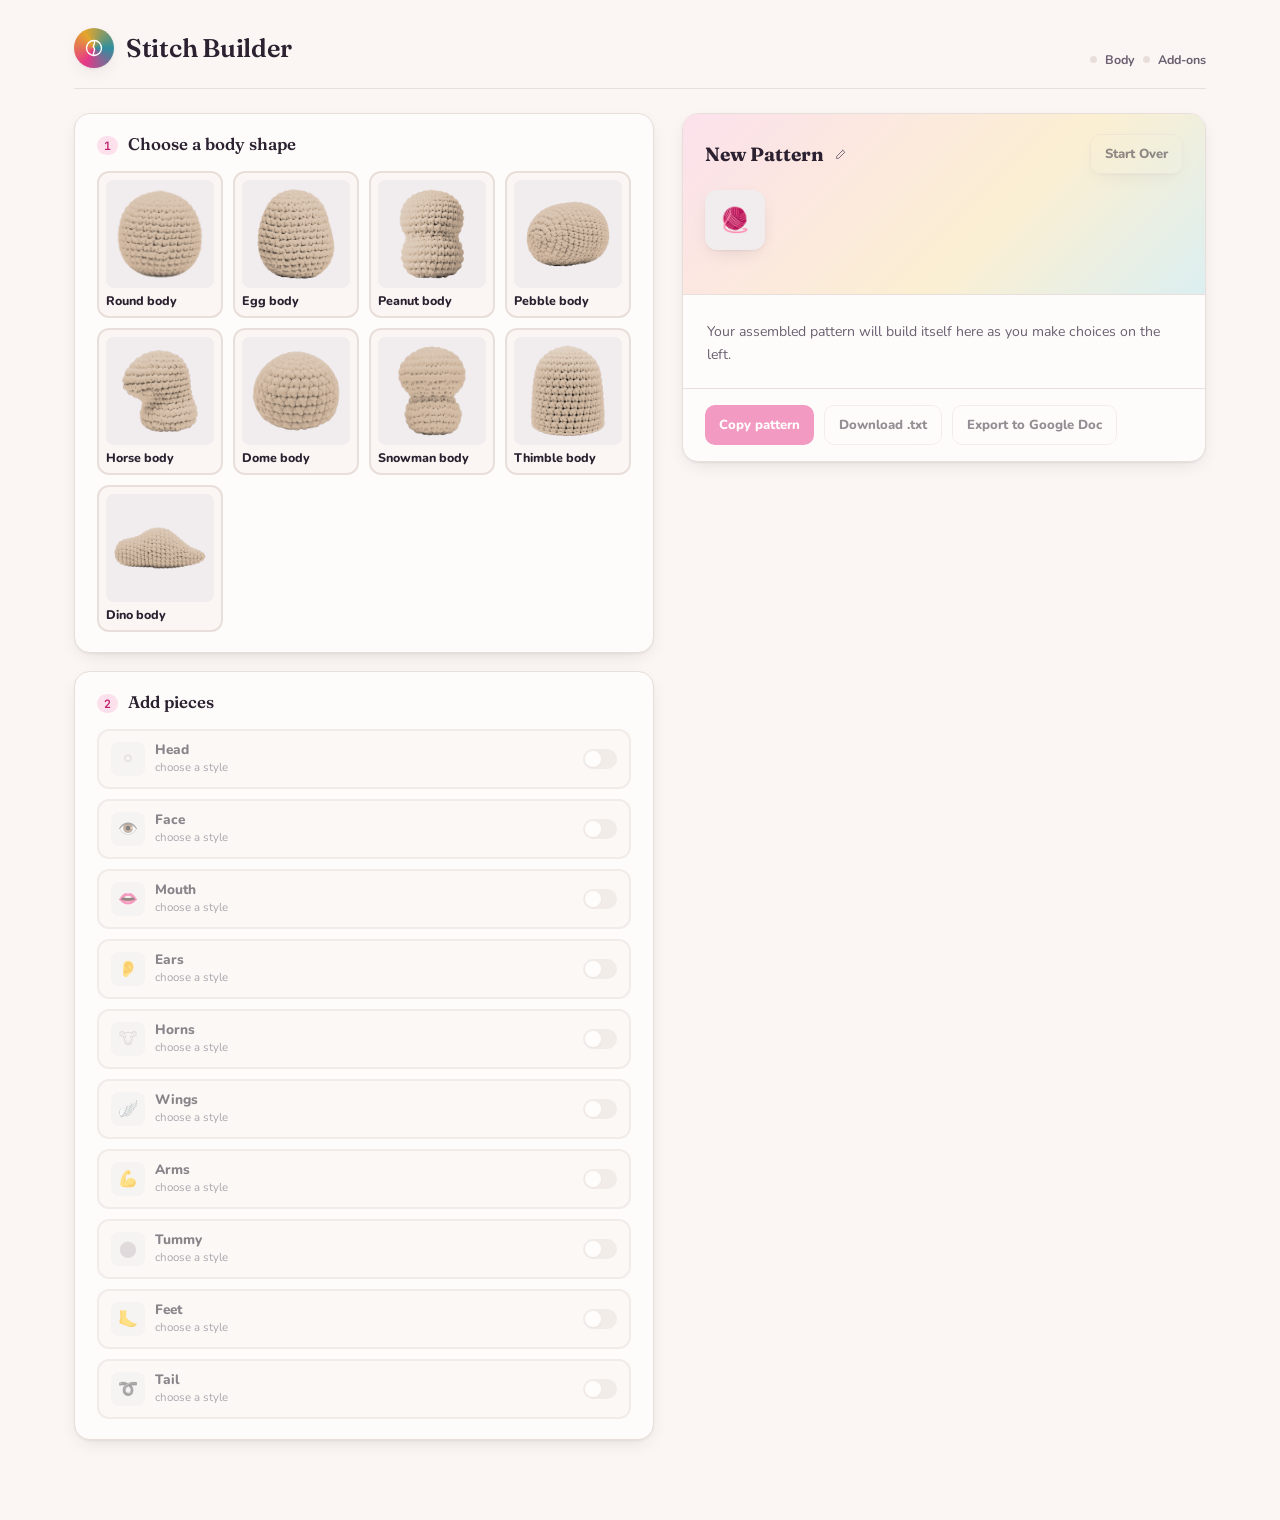
